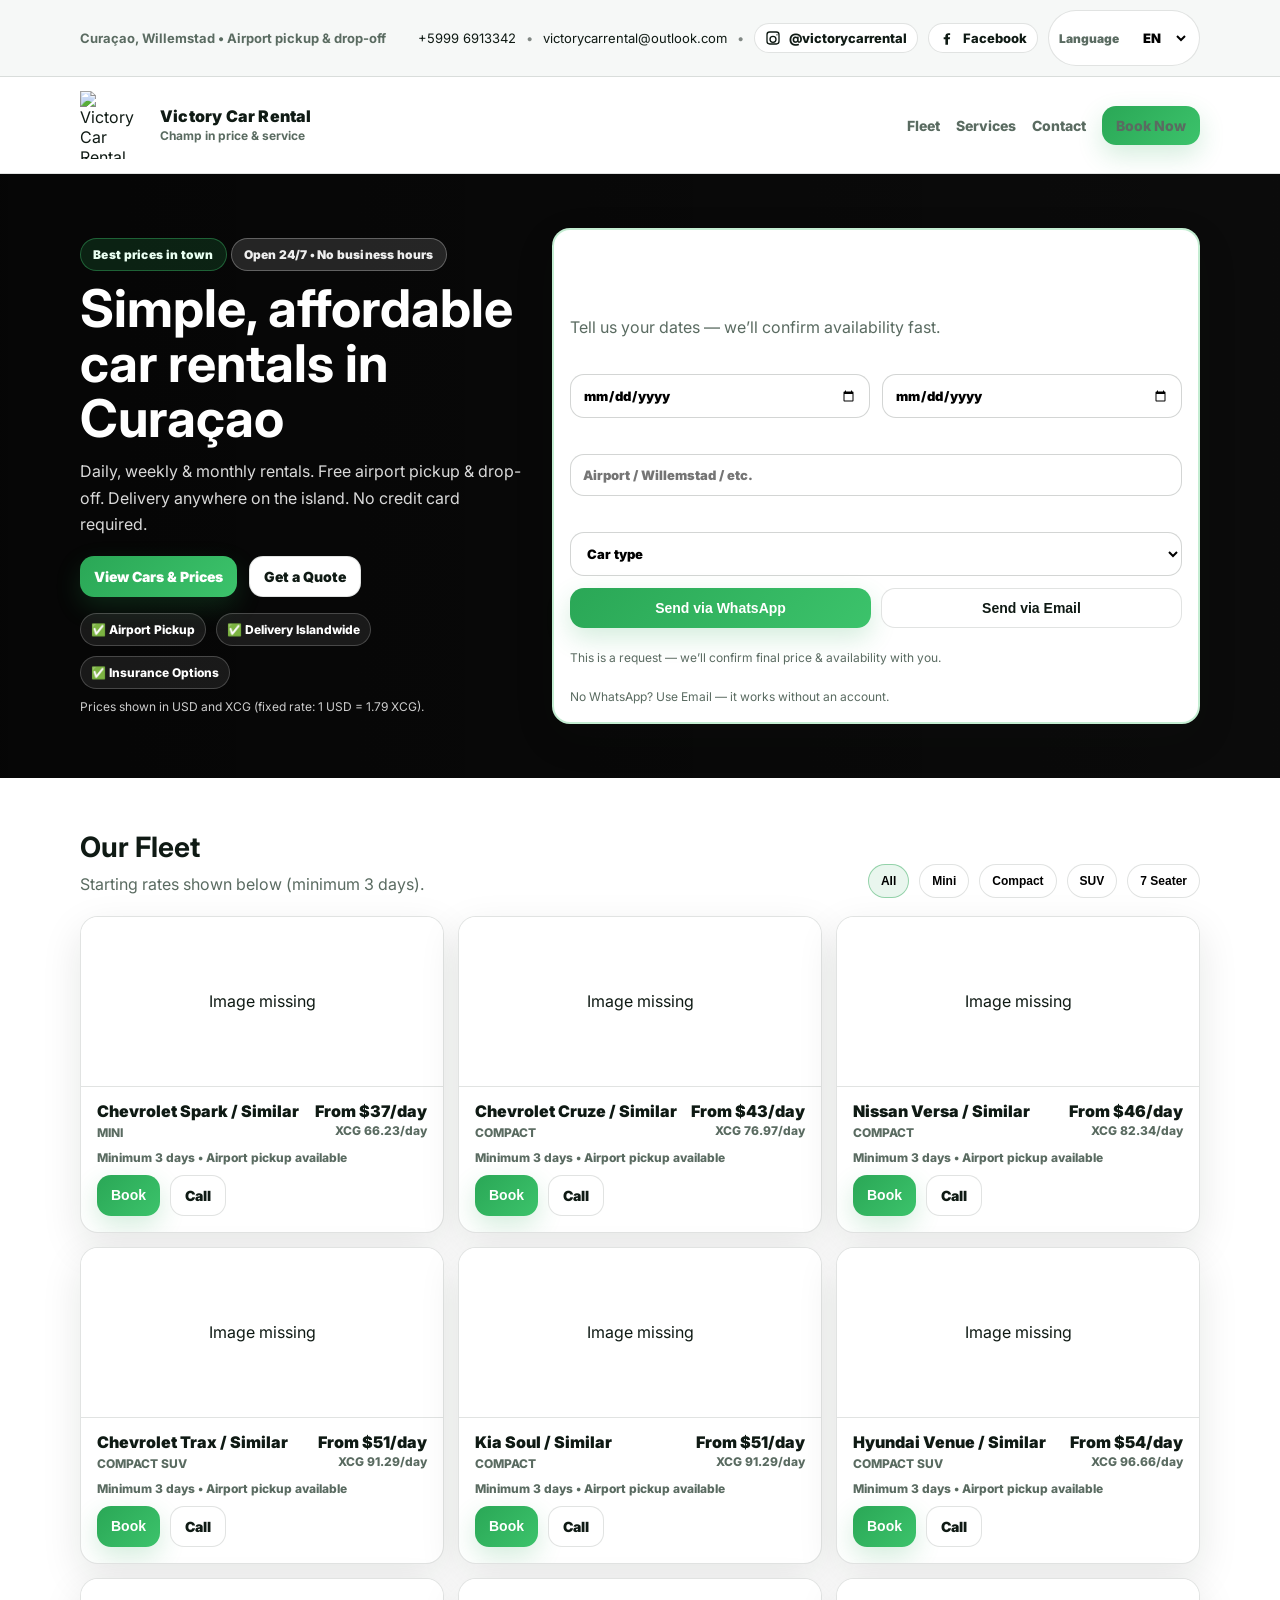
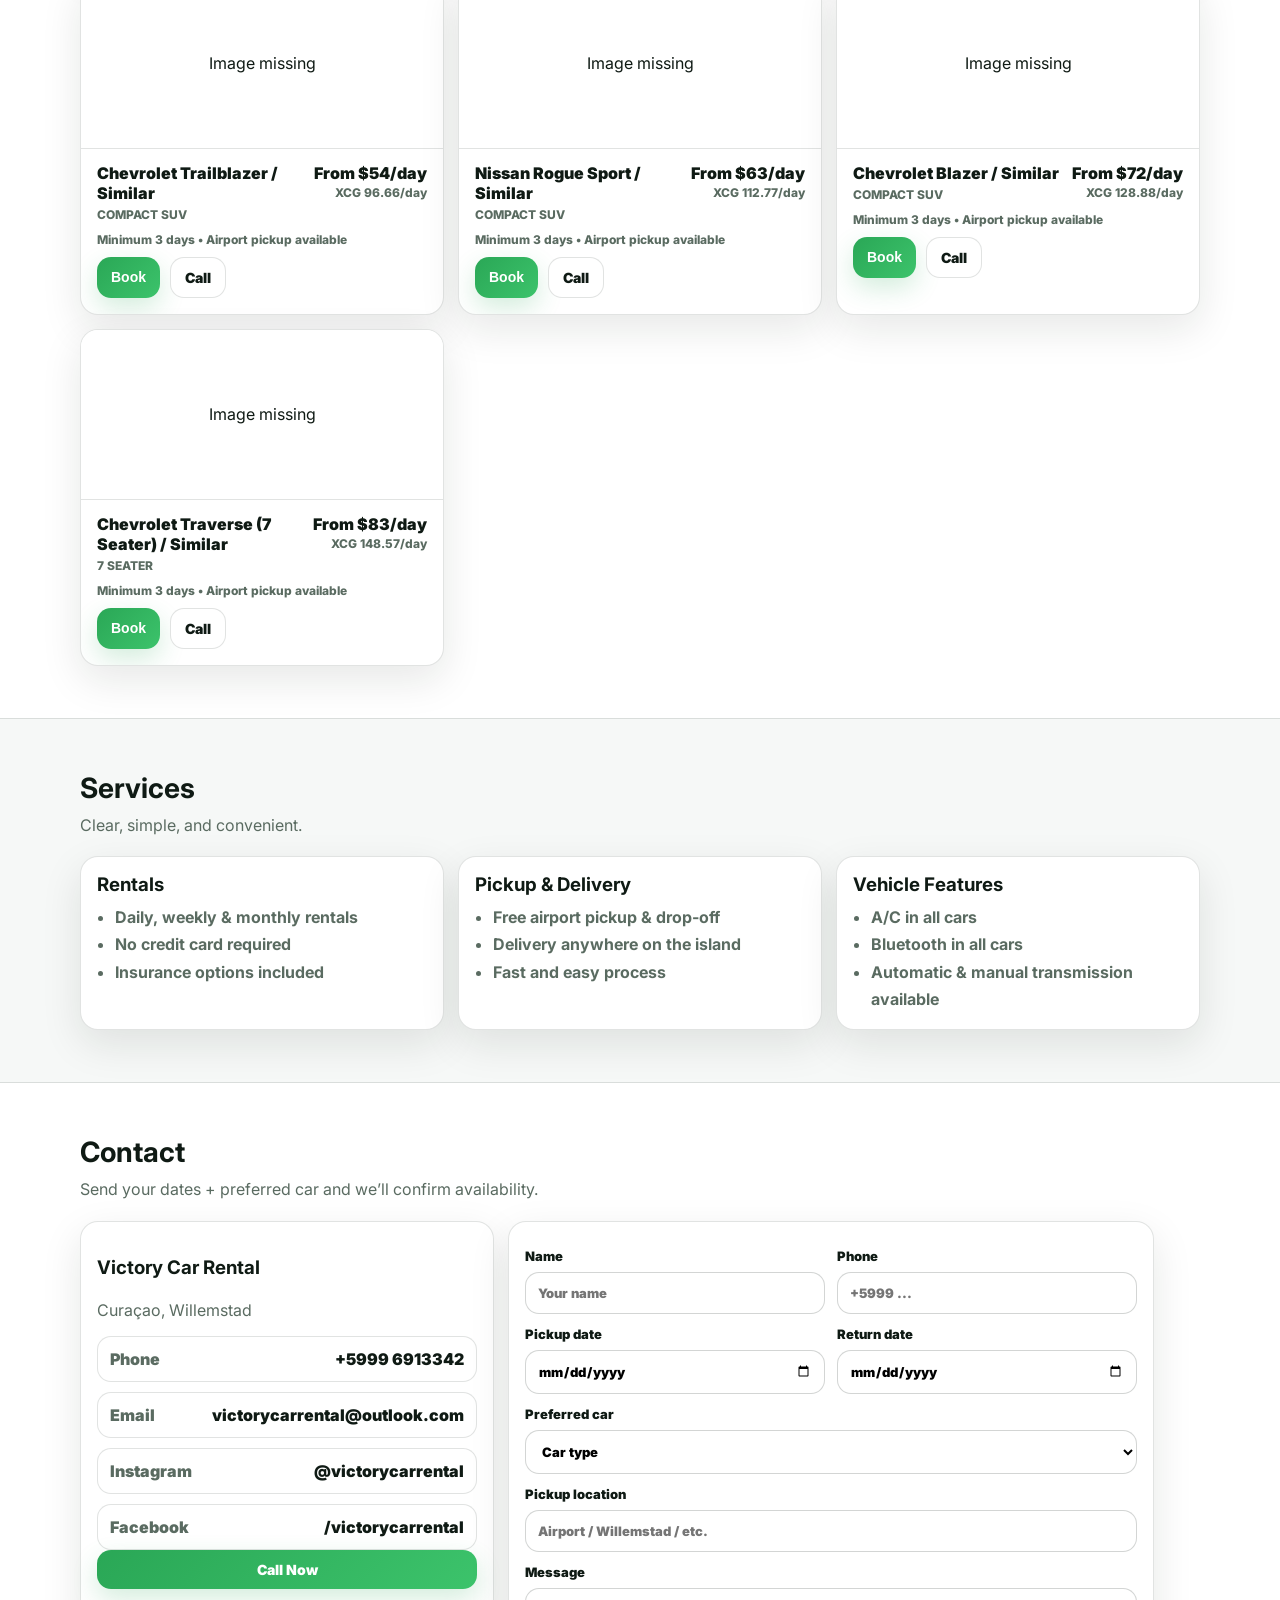
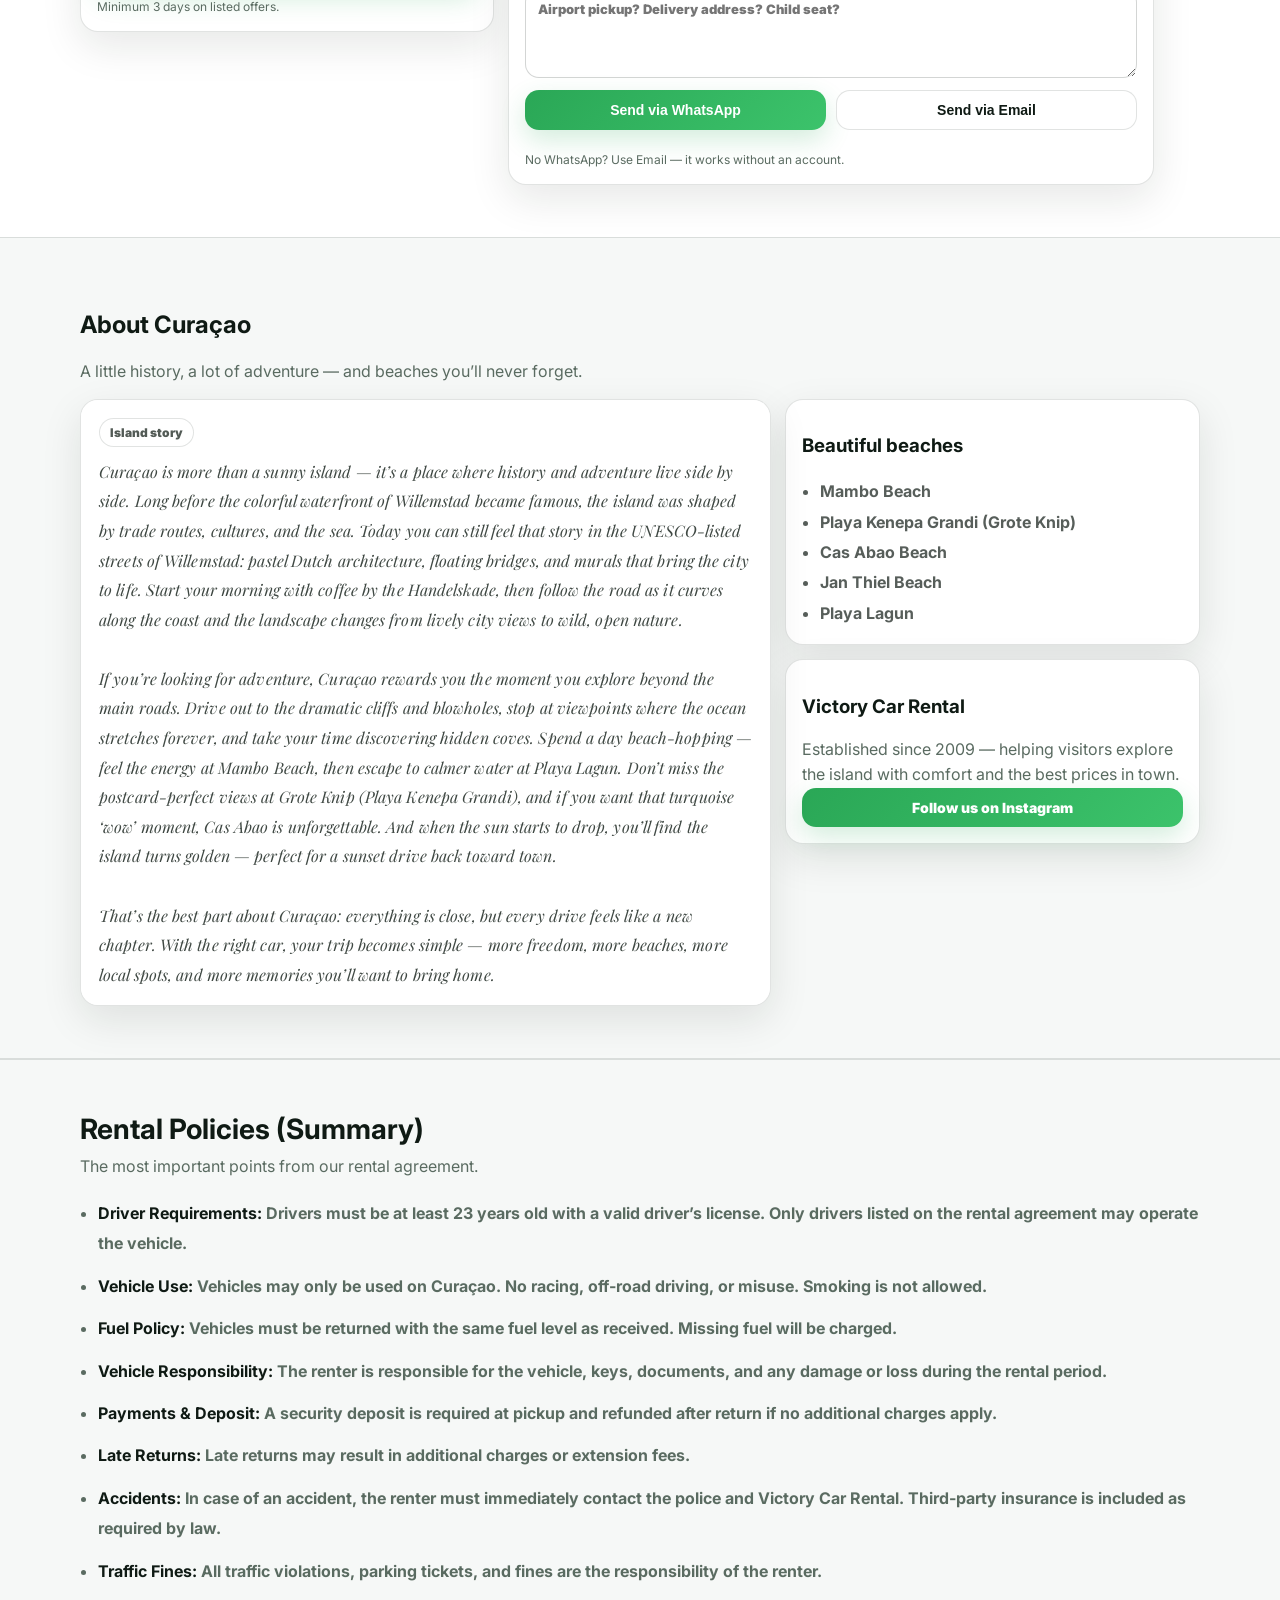
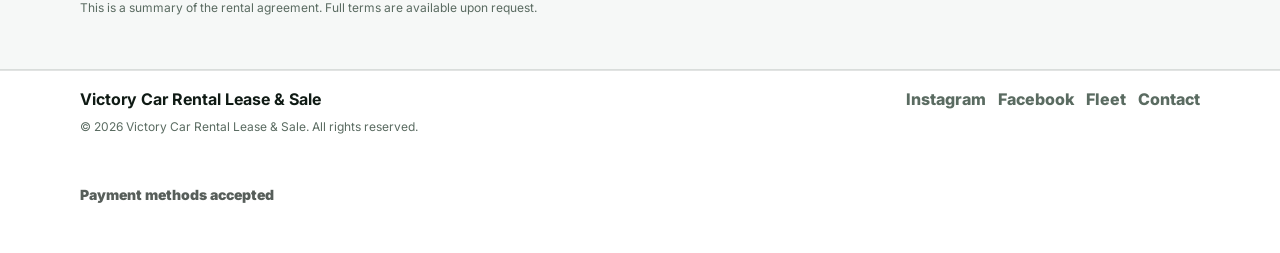
==== index.html @ 78e72340 "Add files via upload" ====
<!doctype html>
<html lang="en">
<head>
  <meta charset="utf-8" />
  <meta name="viewport" content="width=device-width, initial-scale=1" />
  <title>Victory Car Rental | Curaçao</title>
  <meta name="description" content="Victory Car Rental in Curaçao. Daily, weekly & monthly rentals. Free airport pickup & drop-off. Delivery anywhere on the island." />

  <link rel="preconnect" href="https://fonts.googleapis.com">
  <link rel="preconnect" href="https://fonts.gstatic.com" crossorigin>

  <link href="https://fonts.googleapis.com/css2?family=Inter:wght@400;600;700;800;900&display=swap" rel="stylesheet">
  <link href="https://fonts.googleapis.com/css2?family=Playfair+Display:ital,wght@0,500;0,700;1,500;1,700&display=swap" rel="stylesheet">

  <link rel="stylesheet" href="styles.css" />
</head>

<body>
  <!-- Top bar -->
  <div class="topbar">
    <div class="container topbar__inner">
      <div class="topbar__left" data-i18n="topbar_location">
        Curaçao, Willemstad • Airport pickup & drop-off
      </div>

      <div class="topbar__right">
        <a href="tel:+59996913342">+5999 6913342</a>
        <span class="dot">•</span>
        <a href="mailto:victorycarrental@outlook.com">victorycarrental@outlook.com</a>
        <span class="dot">•</span>

        <a class="social" href="https://instagram.com/victorycarrental" target="_blank" rel="noopener noreferrer" aria-label="Instagram">
          <svg viewBox="0 0 24 24" role="img" aria-hidden="true">
            <path d="M7 2h10a5 5 0 0 1 5 5v10a5 5 0 0 1-5 5H7a5 5 0 0 1-5-5V7a5 5 0 0 1 5-5zm10 2H7a3 3 0 0 0-3 3v10a3 3 0 0 0 3 3h10a3 3 0 0 0 3-3V7a3 3 0 0 0-3-3zm-5 4.5A5.5 5.5 0 1 1 6.5 14 5.5 5.5 0 0 1 12 8.5zm0 2A3.5 3.5 0 1 0 15.5 14 3.5 3.5 0 0 0 12 10.5zM18 6.2a1.1 1.1 0 1 1-1.1 1.1A1.1 1.1 0 0 1 18 6.2z"/>
          </svg>
          <span>@victorycarrental</span>
        </a>

        <a class="social" href="https://facebook.com/victorycarrental" target="_blank" rel="noopener noreferrer" aria-label="Facebook">
          <svg viewBox="0 0 24 24" role="img" aria-hidden="true">
            <path d="M13.5 22v-8h2.7l.4-3H13.5V9.1c0-.9.3-1.5 1.6-1.5h1.6V5c-.3 0-1.4-.1-2.7-.1-2.7 0-4.5 1.6-4.5 4.6V11H7v3h2.6v8h3.9z"/>
          </svg>
          <span data-i18n="facebook">Facebook</span>
        </a>

        <div class="lang">
          <label class="lang__label" data-i18n="language">Language</label>
          <select id="langSelect" class="lang__select" aria-label="Language switcher">
            <option value="en">EN</option>
            <option value="nl">NL</option>
            <option value="es">ES</option>
          </select>
        </div>
      </div>
    </div>
  </div>

  <!-- Header -->
  <header class="header">
    <div class="container header__inner">
      <a class="brand" href="#">
        <img class="brand__logo" src="./assets/logo.jpg" alt="Victory Car Rental logo" />
        <div class="brand__text">
          <div class="brand__name">Victory Car Rental</div>
          <div class="brand__tag" data-i18n="brand_tag">Champ in price & service</div>
        </div>
      </a>

      <nav class="nav" id="nav">
        <a href="#fleet" data-i18n="nav_fleet">Fleet</a>
        <a href="#services" data-i18n="nav_services">Services</a>
        <a href="#contact" data-i18n="nav_contact">Contact</a>
        <a class="btn btn--primary" href="#contact" data-i18n="nav_book">Book Now</a>
      </nav>

      <button class="burger" id="burger" aria-label="Menu" aria-expanded="false">
        <span></span><span></span><span></span>
      </button>
    </div>
  </header>

  <!-- Hero -->
  <section class="hero" aria-label="Hero banner">
    <div class="hero__overlay"></div>

    <div class="container hero__inner">
      <div class="hero__copy">
        <div class="hero__headlineTag" data-i18n="best_prices">Best prices in town</div>
        <div class="hero__openTag" data-i18n="open_247">Open 24/7 • No business hours</div>

        <h1 data-i18n="hero_title">Simple, affordable car rentals in Curaçao</h1>
        <p class="hero__lead" data-i18n="hero_lead">
          Daily, weekly & monthly rentals. Free airport pickup & drop-off.
          Delivery anywhere on the island. No credit card required.
        </p>

        <div class="hero__cta">
          <a class="btn btn--primary" href="#fleet" data-i18n="hero_cta1">View Cars & Prices</a>
          <a class="btn btn--outline" href="#contact" data-i18n="hero_cta2">Get a Quote</a>
        </div>

        <div class="hero__badges">
          <div class="badge" data-i18n="badge_airport">✅ Airport Pickup</div>
          <div class="badge" data-i18n="badge_delivery">✅ Delivery Islandwide</div>
          <div class="badge" data-i18n="badge_insurance">✅ Insurance Options</div>
        </div>

        <p class="tiny tiny--hero" data-i18n="fx_note">
          Prices shown in USD and XCG (fixed rate: 1 USD = 1.79 XCG).
        </p>
      </div>

      <!-- Quick Quote -->
      <div class="hero__card card">
        <h2 data-i18n="qq_title">Quick Quote</h2>
        <p class="muted" data-i18n="qq_sub">Tell us your dates — we’ll confirm availability fast.</p>

        <form class="form" id="quickQuoteForm">
          <div class="grid grid--2">
            <label>
              <span data-i18n="pickup_date">Pickup date</span>
              <input type="date" name="pickup_date" required />
            </label>

            <label>
              <span data-i18n="return_date">Return date</span>
              <input type="date" name="return_date" required />
            </label>
          </div>

          <label>
            <span data-i18n="pickup_location">Pickup location</span>
            <input type="text" name="pickup_location" placeholder="Airport / Willemstad / etc." data-i18n-placeholder="pickup_placeholder" required />
          </label>

          <label>
            <span data-i18n="car_type">Car type</span>
            <select name="car_id" id="quickCarSelect" required></select>
          </label>

          <div class="actions actions--2">
            <button class="btn btn--primary btn--block" type="submit" name="channel" value="whatsapp" data-i18n="send_whatsapp">
              Send via WhatsApp
            </button>
            <button class="btn btn--outline btn--block" type="submit" name="channel" value="email" data-i18n="send_email">
              Send via Email
            </button>
          </div>

          <p class="tiny" data-i18n="qq_note">
            This is a request — we’ll confirm final price & availability with you.
          </p>
          <p class="tiny" data-i18n="booking_note">
            No WhatsApp? Use Email — it works without an account.
          </p>
        </form>
      </div>
    </div>
  </section>

  <!-- Fleet -->
  <section class="section" id="fleet">
    <div class="container">
      <div class="section__head">
        <div>
          <h2 data-i18n="fleet_title">Our Fleet</h2>
          <p class="muted" data-i18n="fleet_sub">Starting rates shown below (minimum 3 days).</p>
        </div>

        <div class="filters">
          <button class="chip is-active" data-filter="all" data-i18n="filter_all">All</button>
          <button class="chip" data-filter="mini" data-i18n="filter_mini">Mini</button>
          <button class="chip" data-filter="compact" data-i18n="filter_compact">Compact</button>
          <button class="chip" data-filter="compact_suv" data-i18n="filter_compact_suv">Compact SUV</button>
          <button class="chip" data-filter="seven_seater" data-i18n="filter_7seater">7 Seater</button>
        </div>
      </div>

      <div class="fleet" id="fleetGrid"></div>
    </div>
  </section>

  <!-- Services -->
  <section class="section section--alt" id="services">
    <div class="container">
      <div class="section__head">
        <div>
          <h2 data-i18n="services_title">Services</h2>
          <p class="muted" data-i18n="services_sub">Clear, simple, and convenient.</p>
        </div>
      </div>

      <div class="services">
        <div class="card service">
          <h3 data-i18n="srv1_title">Rentals</h3>
          <ul>
            <li data-i18n="srv1_1">Daily, weekly & monthly rentals</li>
            <li data-i18n="srv1_2">No credit card required</li>
            <li data-i18n="srv1_3">Insurance options included</li>
          </ul>
        </div>

        <div class="card service">
          <h3 data-i18n="srv2_title">Pickup & Delivery</h3>
          <ul>
            <li data-i18n="srv2_1">Free airport pickup & drop-off</li>
            <li data-i18n="srv2_2">Delivery anywhere on the island</li>
            <li data-i18n="srv2_3">Fast and easy process</li>
          </ul>
        </div>

        <div class="card service">
          <h3 data-i18n="srv3_title">Vehicle Features</h3>
          <ul>
            <li data-i18n="srv3_1">A/C in all cars</li>
            <li data-i18n="srv3_2">Bluetooth in all cars</li>
            <li data-i18n="srv3_3">Automatic transmission (no stick)</li>
          </ul>
        </div>
      </div>
    </div>
  </section>

  <!-- Contact -->
  <section class="section" id="contact">
    <div class="container">
      <div class="section__head">
        <div>
          <h2 data-i18n="contact_title">Contact</h2>
          <p class="muted" data-i18n="contact_sub">Send your dates + preferred car and we’ll confirm availability.</p>
        </div>
      </div>

      <div class="contact">
        <div class="card contact__info">
          <h3>Victory Car Rental</h3>
          <p class="muted">Curaçao, Willemstad</p>

          <div class="contact__lines">
            <a class="contact__line" href="tel:+59996913342">
              <span data-i18n="phone">Phone</span><strong>+5999 6913342</strong>
            </a>
            <a class="contact__line" href="mailto:victorycarrental@outlook.com">
              <span data-i18n="email">Email</span><strong>victorycarrental@outlook.com</strong>
            </a>

            <a class="contact__line" href="https://instagram.com/victorycarrental" target="_blank" rel="noopener noreferrer">
              <span data-i18n="instagram">Instagram</span><strong>@victorycarrental</strong>
            </a>
            <a class="contact__line" href="https://facebook.com/victorycarrental" target="_blank" rel="noopener noreferrer">
              <span data-i18n="facebook">Facebook</span><strong>/victorycarrental</strong>
            </a>
          </div>

          <div class="contact__cta">
            <a class="btn btn--primary btn--block" href="tel:+59996913342" data-i18n="call_now">Call Now</a>
          </div>

          <p class="tiny" data-i18n="min_days_note">Minimum 3 days on listed offers.</p>
        </div>

        <div class="card contact__form">
          <form id="contactForm" class="form">
            <div class="grid grid--2">
              <label>
                <span data-i18n="name">Name</span>
                <input name="name" required placeholder="Your name" data-i18n-placeholder="name_placeholder" />
              </label>
              <label>
                <span data-i18n="phone">Phone</span>
                <input name="phone" placeholder="+5999 ..." />
              </label>
            </div>

            <div class="grid grid--2">
              <label>
                <span data-i18n="pickup_date">Pickup date</span>
                <input type="date" name="pickup_date" required />
              </label>
              <label>
                <span data-i18n="return_date">Return date</span>
                <input type="date" name="return_date" required />
              </label>
            </div>

            <label>
              <span data-i18n="preferred_car">Preferred car</span>
              <select name="car_id" id="contactCarSelect" required></select>
            </label>

            <label>
              <span data-i18n="pickup_location">Pickup location</span>
              <input name="pickup_location" placeholder="Airport / Willemstad / etc." data-i18n-placeholder="pickup_placeholder" required />
            </label>

            <label>
              <span data-i18n="message">Message</span>
              <textarea name="message" rows="4" placeholder="Airport pickup? Delivery address? Child seat?" data-i18n-placeholder="message_placeholder" required></textarea>
            </label>

            <div class="actions actions--2">
              <button class="btn btn--primary btn--block" type="submit" name="channel" value="whatsapp" data-i18n="send_whatsapp">
                Send via WhatsApp
              </button>
              <button class="btn btn--outline btn--block" type="submit" name="channel" value="email" data-i18n="send_email">
                Send via Email
              </button>
            </div>

            <p class="tiny" data-i18n="booking_note">
              No WhatsApp? Use Email — it works without an account.
            </p>
          </form>
        </div>
      </div>
    </div>
  </section>

  <!-- About Curaçao -->
  <section class="section section--alt" id="curacao">
    <div class="container curacao">
      <div class="curacao__header">
        <h2 data-i18n="cur_title">About Curaçao</h2>
        <p class="muted" data-i18n="cur_subline">
          A little history, a lot of adventure — and beaches you’ll never forget.
        </p>
      </div>

      <div class="curacao__layout">
        <div class="card curacao__story">
          <div class="curacao__storyOverlay"></div>
          <div class="curacao__storyInner">
            <div class="curacao__storyBadge" data-i18n="cur_story_badge">Island story</div>
            <p class="curacao__storyText" data-i18n="cur_desc"></p>
          </div>
        </div>

        <div class="curacao__side">
          <div class="card curacao__card">
            <h3 data-i18n="cur_beaches_title">Beautiful beaches</h3>
            <ul class="curacao__list">
              <li>Mambo Beach</li>
              <li>Playa Kenepa Grandi (Grote Knip)</li>
              <li>Cas Abao Beach</li>
              <li>Jan Thiel Beach</li>
              <li>Playa Lagun</li>
            </ul>
          </div>

          <div class="card curacao__card">
            <h3 data-i18n="cur_company_title">Victory Car Rental</h3>
            <p class="muted" data-i18n="cur_company_desc">
              Established since 2009 — helping visitors explore the island with comfort and the best prices in town.
            </p>
            <a class="btn btn--primary btn--block"
               href="https://instagram.com/victorycarrental"
               target="_blank" rel="noopener noreferrer"
               data-i18n="follow_instagram">
              Follow us on Instagram
            </a>
          </div>
        </div>
      </div>
    </div>
  </section>

  <!-- Rental Policies Summary (LAST SECTION) -->
  <section class="section section--alt" id="policies">
    <div class="container">
      <div class="section__head">
        <div>
          <h2>Rental Policies (Summary)</h2>
          <p class="muted">The most important points from our rental agreement.</p>
        </div>
      </div>

      <div class="card policy-card">
        <ul class="policy-list">
          <li><strong>Driver Requirements:</strong> Drivers must be at least 23 years old with a valid driver’s license. Only drivers listed on the rental agreement may operate the vehicle.</li>
          <li><strong>Vehicle Use:</strong> Vehicles may only be used on Curaçao. No racing, off-road driving, or misuse. Smoking is not allowed.</li>
          <li><strong>Fuel Policy:</strong> Vehicles must be returned with the same fuel level as received. Missing fuel will be charged.</li>
          <li><strong>Vehicle Responsibility:</strong> The renter is responsible for the vehicle, keys, documents, and any damage or loss during the rental period.</li>
          <li><strong>Payments &amp; Deposit:</strong> A security deposit is required at pickup and refunded after return if no additional charges apply.</li>
          <li><strong>Late Returns:</strong> Late returns may result in additional charges or extension fees.</li>
          <li><strong>Accidents:</strong> In case of an accident, the renter must immediately contact the police and Victory Car Rental. Third-party insurance is included as required by law.</li>
          <li><strong>Traffic Fines:</strong> All traffic violations, parking tickets, and fines are the responsibility of the renter.</li>
        </ul>

        <p class="tiny" style="margin-top:14px;">
          This is a summary of the rental agreement. Full terms are available upon request.
        </p>
      </div>
    </div>
  </section>

  <footer class="footer">
    <div class="container footer__inner">
      <div>
        <strong data-i18n="footer_name">Victory Car Rental Lease & Sale</strong>
        <div class="tiny">© <span id="year"></span> <span data-i18n="footer_name">Victory Car Rental Lease & Sale</span>. <span data-i18n="rights">All rights reserved.</span></div>

        <div class="payments">
          <div class="payments__title" data-i18n="payments_title">Payment methods accepted</div>
          <div class="payments__logos">
            <img src="assets/payments/cash.png" alt="Cash" onerror="this.style.display='none'">
            <img src="assets/payments/cirrus.png" alt="Cirrus" onerror="this.style.display='none'">
            <img src="assets/payments/maestro.png" alt="Maestro" onerror="this.style.display='none'">
            <img src="assets/payments/mastercard.png" alt="Mastercard" onerror="this.style.display='none'">
            <img src="assets/payments/visa.png" alt="Visa" onerror="this.style.display='none'">
          </div>
        </div>
      </div>

      <div class="footer__links">
        <a href="https://instagram.com/victorycarrental" target="_blank" rel="noopener noreferrer">Instagram</a>
        <a href="https://facebook.com/victorycarrental" target="_blank" rel="noopener noreferrer">Facebook</a>
        <a href="#fleet" data-i18n="nav_fleet">Fleet</a>
        <a href="#contact" data-i18n="nav_contact">Contact</a>
      </div>
    </div>
  </footer>

  <script src="script.js"></script>
</body>
</html>
---- styles.css ----
:root{
  --bg:#ffffff;
  --alt:#f6f8f7;
  --text:#0f1a14;
  --muted:#5a6b61;
  --line:rgba(15,26,20,.12);
  --green:#2aa756;
  --green2:#3cc36b;
  --shadow:0 14px 40px rgba(15,26,20,.10);
  --radius:18px;
}

*{box-sizing:border-box;}
html,body{height:100%;}
body{
  margin:0;
  font-family:Inter,system-ui,-apple-system,Segoe UI,Roboto,Arial,sans-serif;
  color:var(--text);
  background:var(--bg);
}
a{color:inherit;text-decoration:none;}
img{max-width:100%;display:block;}
.container{width:min(1120px,92%);margin-inline:auto;}

.tiny{color:var(--muted);font-size:12px;margin:10px 0 0;line-height:1.4;}
.tiny--hero{color:rgba(255,255,255,.80);}
.muted{color:var(--muted);margin:8px 0 0;line-height:1.6;}

/* Topbar */
.topbar{background:var(--alt);border-bottom:1px solid var(--line);font-size:13px;}
.topbar__inner{display:flex;align-items:center;justify-content:space-between;padding:10px 0;gap:12px;flex-wrap:wrap;}
.topbar__left{color:var(--muted);font-weight:700;}
.topbar__right{display:flex;gap:10px;align-items:center;flex-wrap:wrap;}
.dot{opacity:.5;}

.social{
  display:inline-flex;align-items:center;gap:8px;padding:6px 10px;
  border:1px solid var(--line);border-radius:999px;background:#fff;font-weight:800;
}
.social svg{width:16px;height:16px;fill:currentColor;}
.social:hover{box-shadow:0 10px 22px rgba(15,26,20,.08);}

/* Language */
.lang{display:inline-flex;align-items:center;gap:8px;padding:6px 10px;border:1px solid var(--line);border-radius:999px;background:#fff;}
.lang__label{font-weight:900;color:var(--muted);font-size:12px;}
.lang__select{border:none;background:transparent;font-weight:900;cursor:pointer;outline:none;}

/* Header */
.header{
  position:sticky;top:0;z-index:50;
  background:rgba(255,255,255,.90);backdrop-filter:blur(10px);
  border-bottom:1px solid var(--line);
}
.header__inner{display:flex;align-items:center;justify-content:space-between;padding:14px 0;gap:14px;}

/* Brand */
.brand{display:flex;align-items:center;gap:12px;}
.brand__logo{width:68px;height:68px;object-fit:contain;background:none;border:none;padding:0;border-radius:0;box-shadow:none;}
.brand__text{display:flex;flex-direction:column;line-height:1.1;}
.brand__name{font-weight:900;letter-spacing:.2px;}
.brand__tag{font-size:12px;color:var(--muted);font-weight:700;margin-top:3px;}

/* Nav */
.nav{display:flex;align-items:center;gap:16px;}
.nav a{font-weight:800;font-size:14px;color:var(--muted);}
.nav a:hover{color:var(--text);}

/* Burger */
.burger{
  display:none;width:44px;height:44px;border:1px solid var(--line);
  border-radius:14px;background:#fff;cursor:pointer;
}
.burger span{display:block;width:18px;height:2px;background:var(--text);margin:5px auto;border-radius:2px;}

/* Buttons */
.btn{
  border:1px solid var(--line);background:#fff;color:var(--text);
  padding:11px 14px;border-radius:14px;font-weight:900;font-size:14px;
  cursor:pointer;display:inline-flex;align-items:center;justify-content:center;gap:8px;
  transition:box-shadow .18s ease,transform .06s ease;
}
.btn:active{transform:translateY(1px);}
.btn--primary{border:none;color:#fff;background:linear-gradient(135deg,var(--green),var(--green2));box-shadow:0 10px 26px rgba(42,167,86,.20);}
.btn--outline{background:#fff;}
.btn--block{width:100%;}

/* Cards */
.card{background:#fff;border:1px solid var(--line);border-radius:var(--radius);box-shadow:var(--shadow);padding:16px;}

/* Forms */
.form{display:flex;flex-direction:column;gap:12px;margin-top:10px;}
label{display:flex;flex-direction:column;gap:8px;font-weight:900;font-size:13px;}
input,select,textarea{
  border:1px solid rgba(15,26,20,.18);background:#fff;border-radius:14px;padding:12px;font:inherit;
}
input:focus,select:focus,textarea:focus{outline:none;border-color:rgba(42,167,86,.55);box-shadow:0 0 0 4px rgba(42,167,86,.12);}
.grid{display:grid;gap:12px;}
.grid--2{grid-template-columns:1fr 1fr;}

/* Two-button action row */
.actions{display:grid;gap:10px;}
.actions--2{grid-template-columns:1fr 1fr;}

/* Hero */
.hero{
  position:relative;background:#111;
  background-image:url("./assets/curacao-banner.jpg");
  background-size:cover;background-position:center;
  padding:54px 0;color:#fff;
}
.hero__overlay{position:absolute;inset:0;background:linear-gradient(90deg,rgba(0,0,0,.68),rgba(0,0,0,.35));}
.hero__inner{position:relative;display:grid;grid-template-columns:1.15fr .85fr;gap:22px;align-items:start;}
.hero__copy h1{margin:10px 0 0;font-size:clamp(34px,5vw,52px);line-height:1.06;}
.hero__lead{margin:12px 0 0;color:rgba(255,255,255,.85);line-height:1.65;max-width:60ch;}
.hero__cta{display:flex;gap:12px;margin-top:18px;flex-wrap:wrap;}
.hero__badges{display:flex;gap:10px;flex-wrap:wrap;margin-top:16px;}
.badge{border:1px solid rgba(255,255,255,.20);background:rgba(255,255,255,.08);padding:8px 10px;border-radius:999px;font-weight:800;font-size:12px;}
.hero__card{border:2px solid rgba(60,195,107,.30);}
.hero__headlineTag{
  display:inline-flex;align-items:center;gap:8px;padding:8px 12px;border-radius:999px;
  font-weight:900;font-size:12px;letter-spacing:.3px;background:rgba(42,167,86,.18);
  border:1px solid rgba(60,195,107,.40);color:#eafff2;
}
.hero__openTag{
  display:inline-flex;align-items:center;padding:8px 12px;border-radius:999px;font-weight:900;font-size:12px;
  letter-spacing:.2px;margin-top:10px;border:1px solid rgba(255,255,255,.28);
  background:rgba(255,255,255,.12);color:rgba(255,255,255,.92);
}

/* Sections */
.section{padding:52px 0;}
.section--alt{background:var(--alt);border-top:1px solid var(--line);border-bottom:1px solid var(--line);}
.section__head{display:flex;align-items:flex-end;justify-content:space-between;gap:16px;margin-bottom:18px;flex-wrap:wrap;}
.section__head h2{margin:0;font-size:28px;}

/* Filters */
.filters{display:flex;gap:10px;flex-wrap:wrap;}
.chip{
  border:1px solid var(--line);background:#fff;border-radius:999px;padding:9px 12px;
  font-weight:900;font-size:12px;cursor:pointer;
}
.chip.is-active{border-color:rgba(42,167,86,.45);background:rgba(42,167,86,.10);}

/* Fleet */
.fleet{display:grid;grid-template-columns:repeat(3,1fr);gap:14px;}
.car{overflow:hidden;padding:0;}
.car__img{
  height:170px;background:#fff;border-bottom:1px solid var(--line);
  display:flex;align-items:center;justify-content:center;padding:10px;
}
.car__img img{width:100%;height:100%;object-fit:contain;border-radius:14px;border:0;background:transparent;}
.car__body{padding:14px 16px 16px;display:flex;flex-direction:column;gap:10px;}
.car__top{display:flex;align-items:flex-start;justify-content:space-between;gap:10px;}
.car__title{font-weight:900;}
.car__type{margin-top:4px;font-size:12px;color:var(--muted);font-weight:800;}
.car__pricewrap{text-align:right;white-space:nowrap;}
.car__price{font-weight:900;}
.car__xcg{font-weight:800;font-size:12px;color:var(--muted);margin-top:2px;}
.car__meta{color:var(--muted);font-weight:800;font-size:12px;}
.car__actions{display:flex;gap:10px;flex-wrap:wrap;}

/* Services */
.services{display:grid;grid-template-columns:repeat(3,1fr);gap:14px;}
.service h3{margin:0 0 8px;}
.service ul{margin:0;padding-left:18px;color:var(--muted);font-weight:700;line-height:1.7;}

/* Contact */
.contact{display:grid;grid-template-columns:.9fr 1.1fr;gap:14px;align-items:start;}
.contact__lines{margin-top:12px;display:flex;flex-direction:column;gap:10px;}
.contact__line{display:flex;justify-content:space-between;gap:12px;padding:12px;border:1px solid var(--line);border-radius:14px;background:#fff;}
.contact__line span{color:var(--muted);font-weight:900;}
.contact__line strong{font-weight:900;}

/* Curaçao */
.curacao__header{margin-bottom:14px;}
.curacao__layout{display:grid;grid-template-columns:1.25fr .75fr;gap:14px;align-items:start;}
.curacao__side{display:grid;gap:14px;}

.curacao__story{
  position:relative;overflow:hidden;padding:0;
  background-image:url("./assets/curacao-story-bg.jpg");
  background-size:cover;background-position:center;
}
.curacao__storyOverlay{position:absolute;inset:0;background:linear-gradient(135deg,rgba(255,255,255,.92),rgba(255,255,255,.82));}
.curacao__storyInner{position:relative;padding:18px 18px 16px;}
.curacao__storyBadge{
  display:inline-flex;align-items:center;padding:6px 10px;border-radius:999px;
  font-weight:900;font-size:12px;border:1px solid rgba(15,26,20,.12);
  background:rgba(255,255,255,.80);color:rgba(15,26,20,.72);margin-bottom:10px;
}
.curacao__storyText{
  margin:0;font-family:"Playfair Display",Georgia,"Times New Roman",serif;
  font-style:italic;font-size:16px;line-height:1.85;color:rgba(15,26,20,.80);
  letter-spacing:.1px;white-space:pre-line;
}
.curacao__list{margin:10px 0 0;padding-left:18px;color:rgba(15,26,20,.70);font-weight:700;line-height:1.9;}

/* Footer */
.footer{border-top:1px solid var(--line);padding:18px 0;}
.footer__inner{display:flex;align-items:flex-start;justify-content:space-between;gap:14px;flex-wrap:wrap;}
.footer__links{display:flex;gap:12px;color:var(--muted);font-weight:800;flex-wrap:wrap;}
.footer__links a:hover{color:var(--text);}

/* Payments (logos) — taller area, no borders, bigger icons */
.payments{
  margin-top:32px;
  padding-top:18px;
  padding-bottom:18px;
}
.payments__title{
  font-weight:900;
  font-size:14px;
  color:rgba(15,26,20,.70);
  margin-bottom:14px;
}
.payments__logos{display:flex;gap:18px;flex-wrap:wrap;align-items:center;}
.payments__logos img{
  height:64px;
  width:auto;
  padding:0;
  background:none;
  border:none;
  border-radius:0;
}

/* Responsive */
@media (max-width:980px){
  .hero__inner{grid-template-columns:1fr;}
  .fleet{grid-template-columns:1fr 1fr;}
  .services{grid-template-columns:1fr;}
  .contact{grid-template-columns:1fr;}
  .curacao__layout{grid-template-columns:1fr;}
  .curacao__storyText{font-size:15.5px;}
}
@media (max-width:820px){
  .burger{display:block;}
  .nav{
    position:absolute;top:72px;right:4%;
    width:min(380px,92%);
    display:none;flex-direction:column;align-items:stretch;padding:12px;
    border:1px solid var(--line);border-radius:18px;background:#fff;box-shadow:var(--shadow);
  }
  .nav.is-open{display:flex;}
  .grid--2{grid-template-columns:1fr;}
  .actions--2{grid-template-columns:1fr;}
  .brand__logo{width:56px;height:56px;}
  .social span{display:none;}
  .lang__label{display:none;}

  /* Payments smaller on mobile (still bigger than before) */
  .payments__logos img{
    height:52px;
  }
}

/* Rental Policies (Summary) — clean (no border/box) */
.policy-card{
  border:none;
  box-shadow:none;
  background:transparent;
  padding:0;
}
.policy-list{
  margin:0;
  padding-left:18px;
  color:var(--muted);
  font-weight:700;
  line-height:1.9;
}
.policy-list li{margin-bottom:12px;}
.policy-list strong{color:var(--text);}
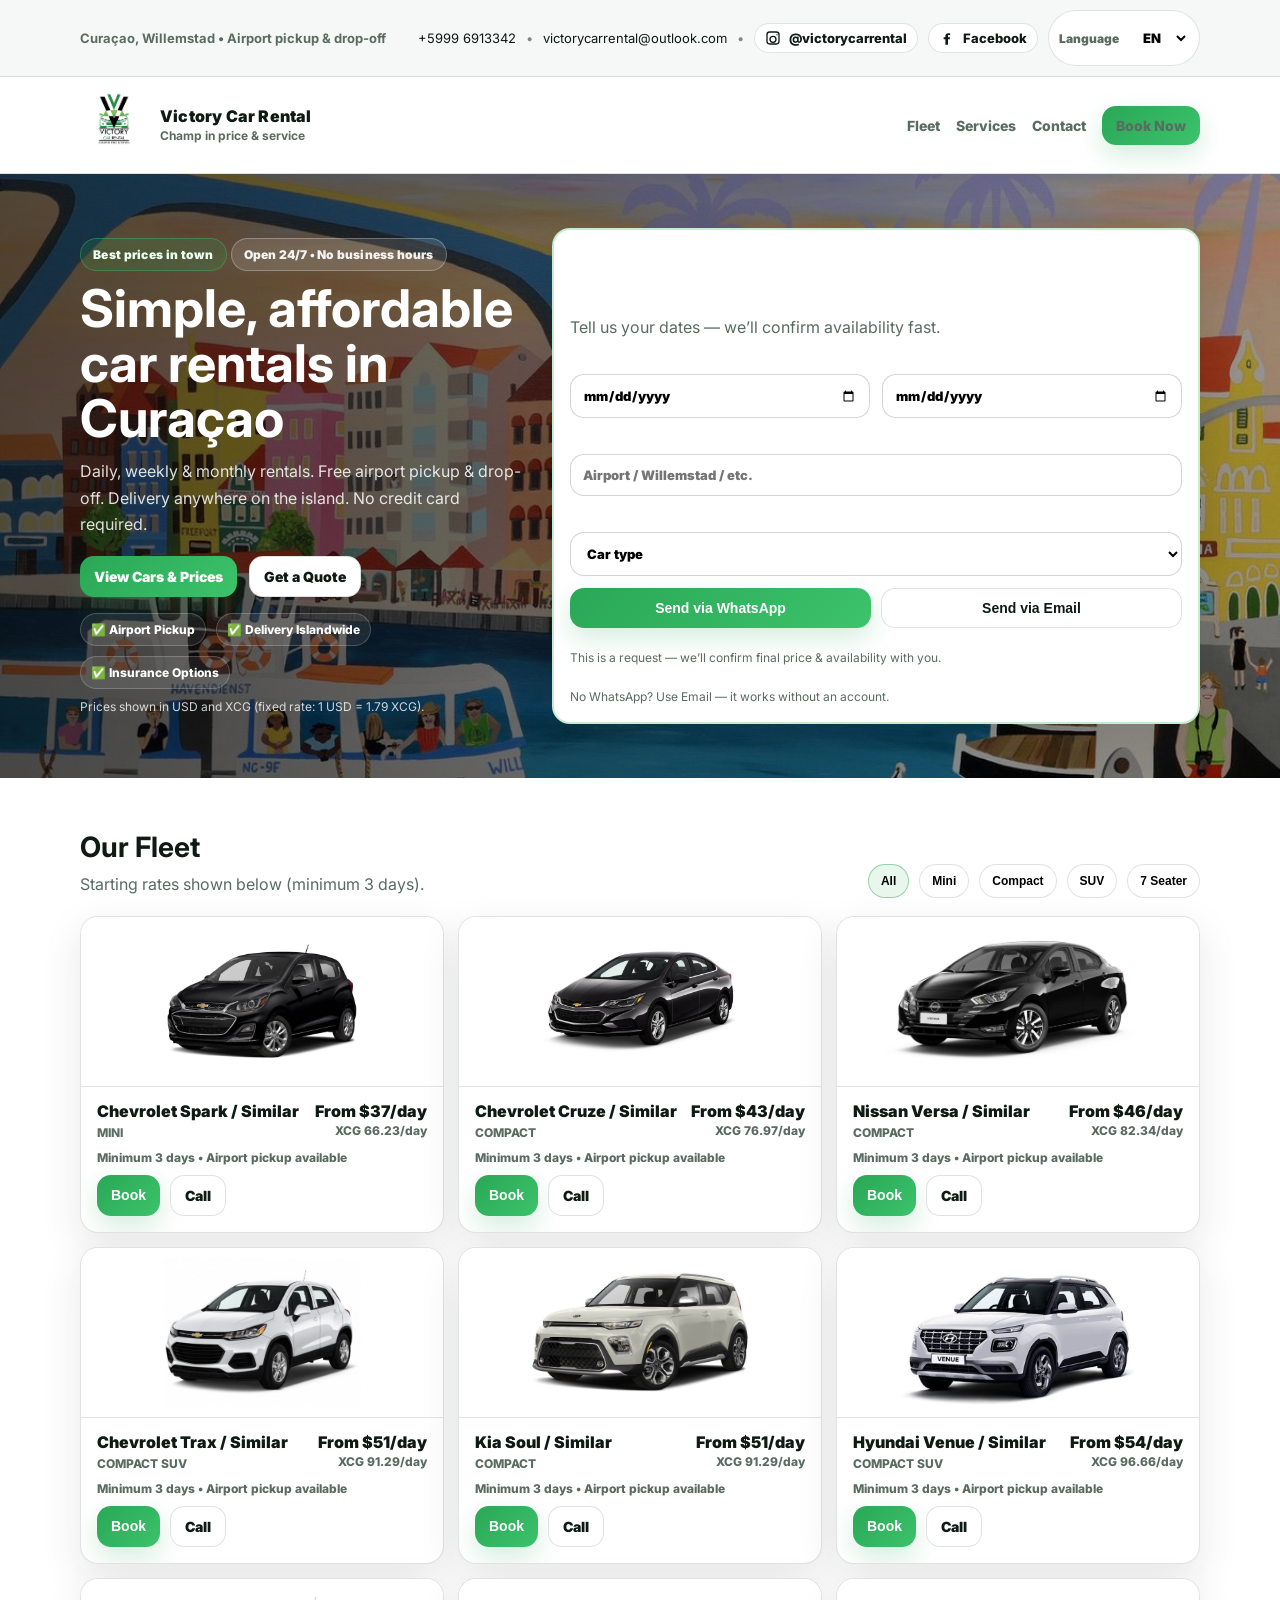
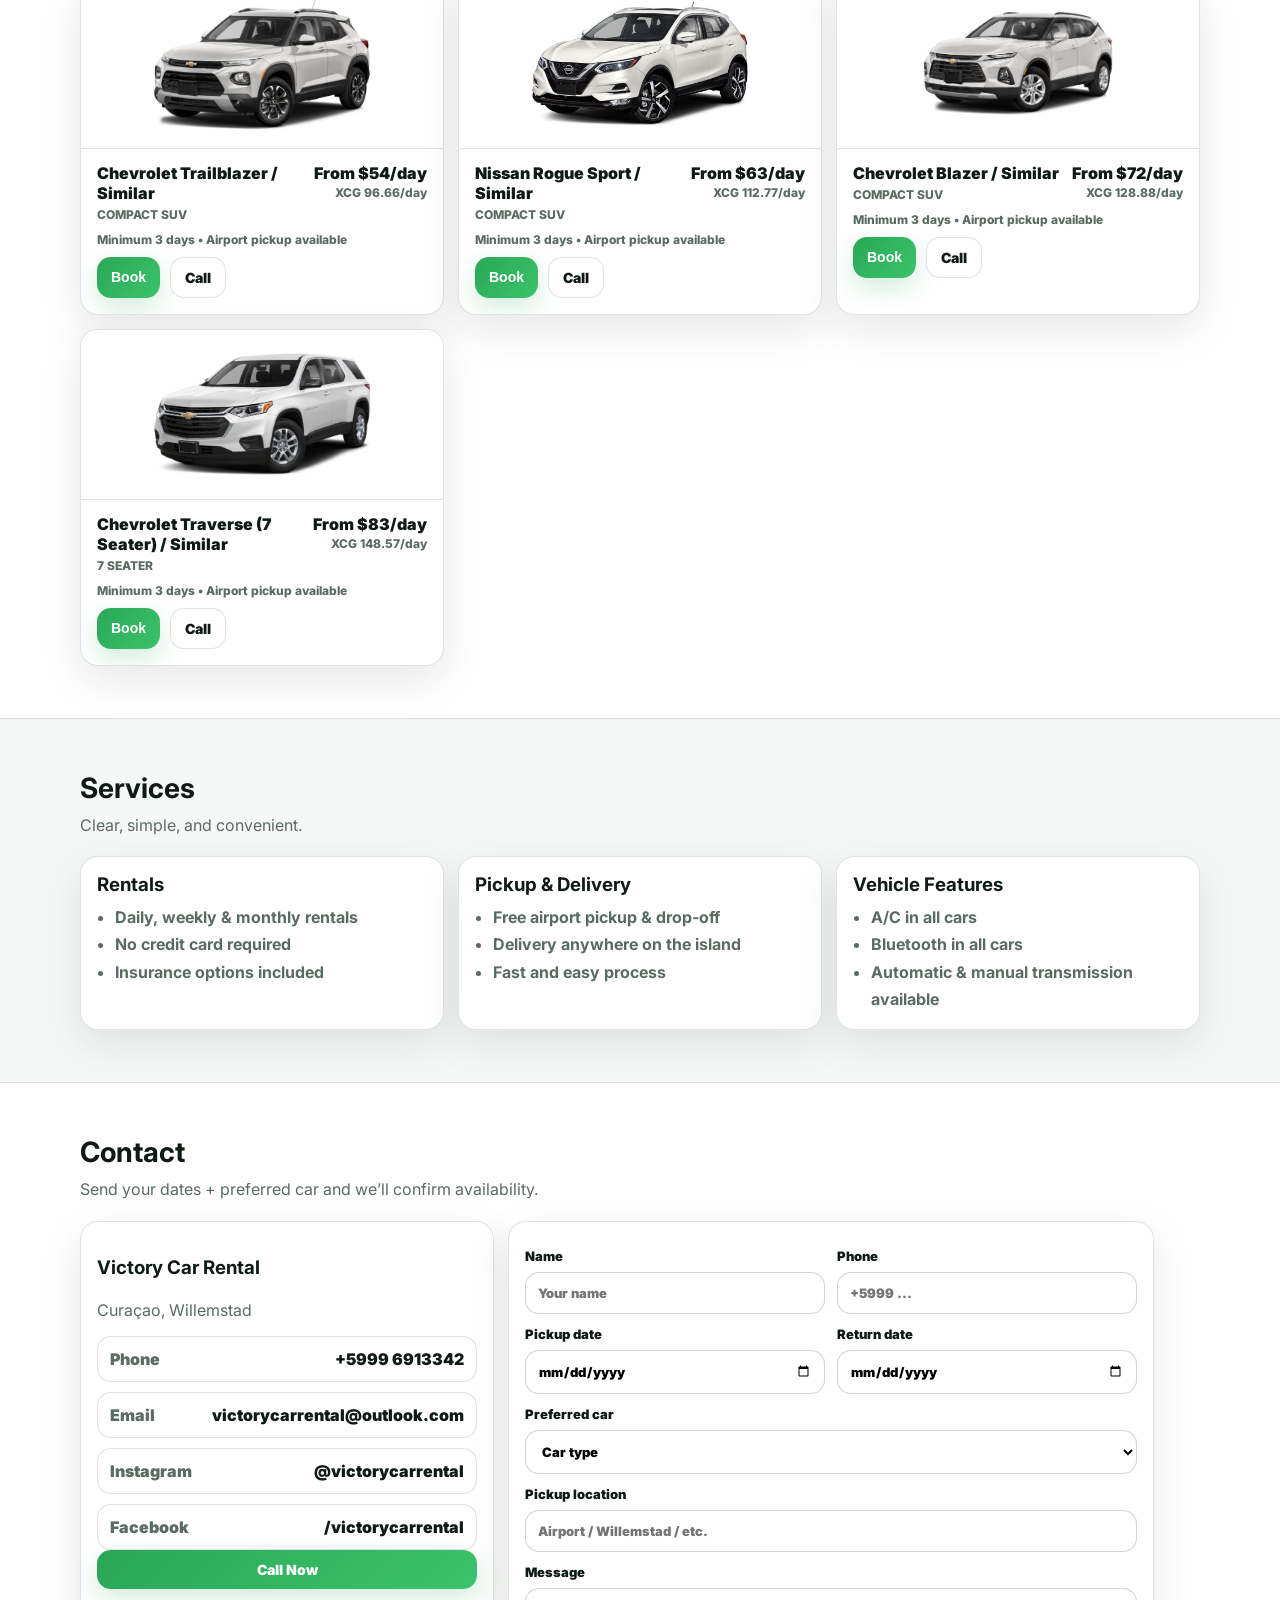
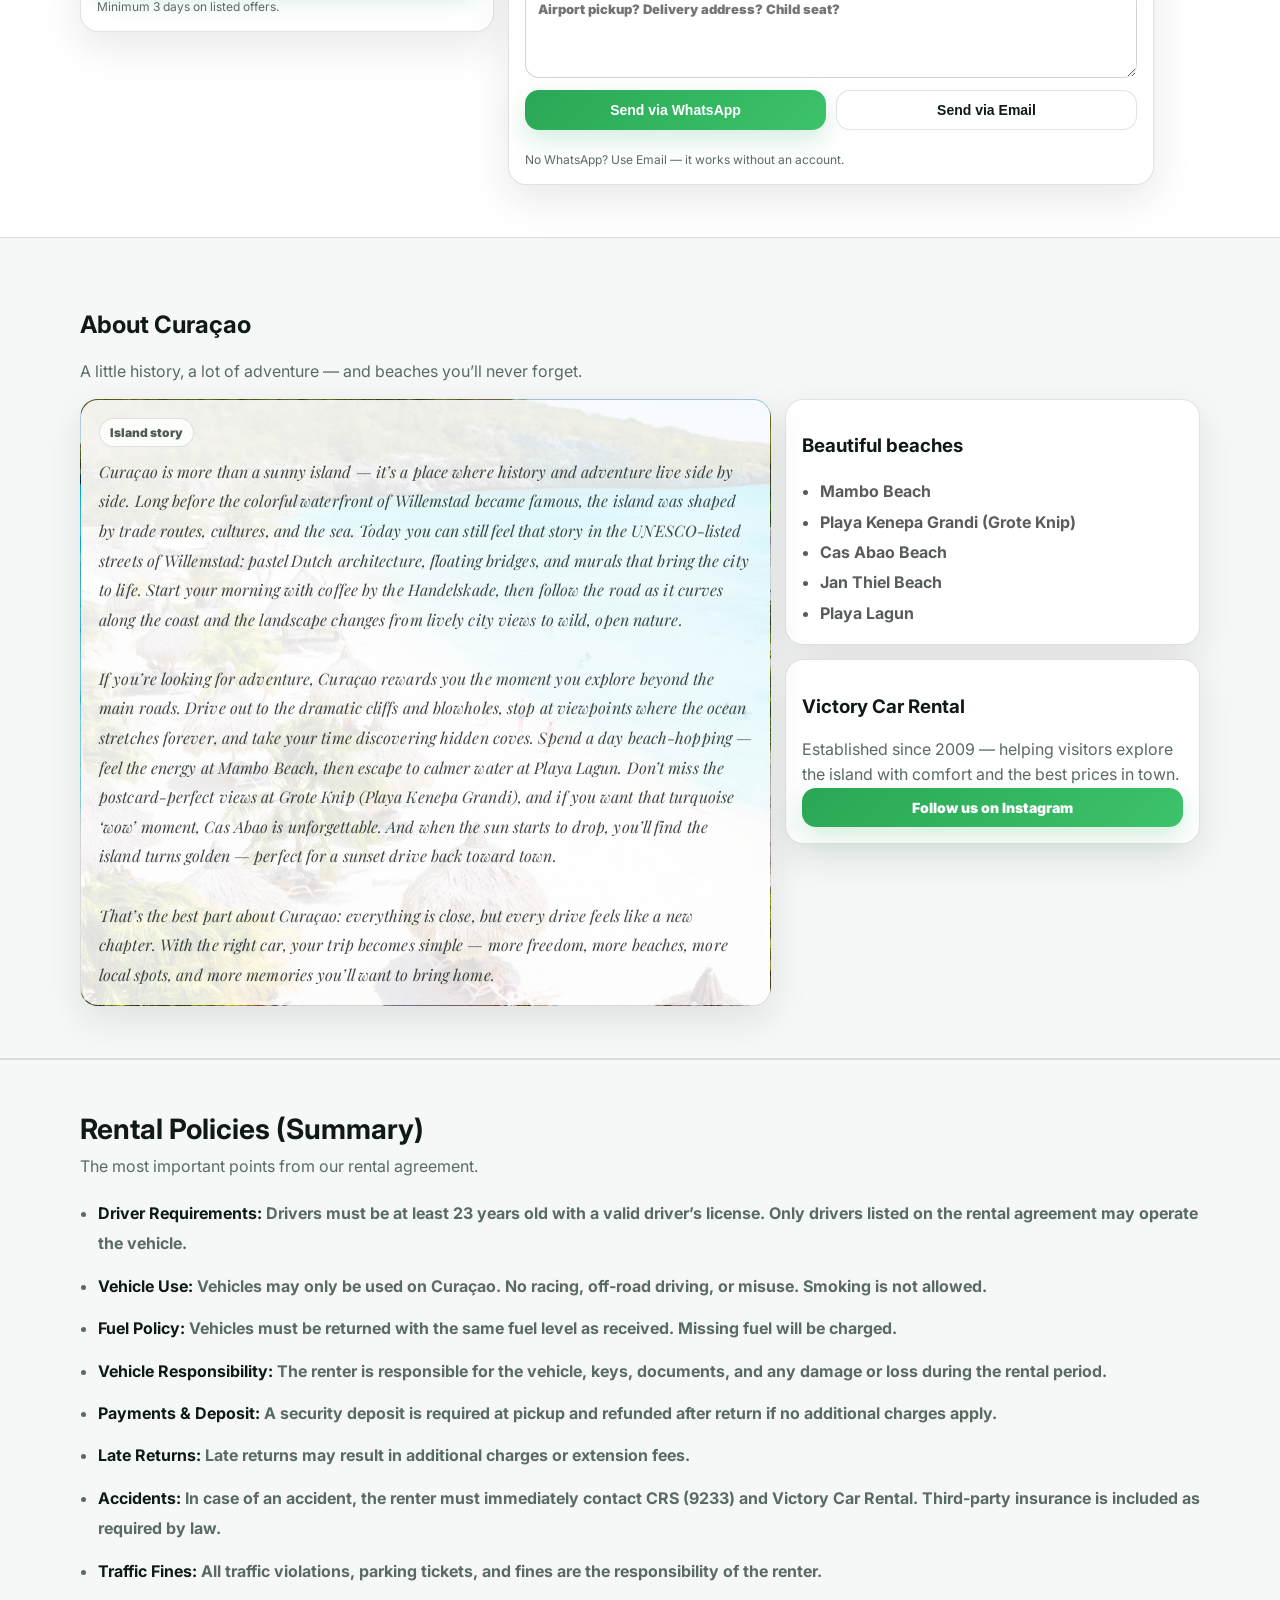
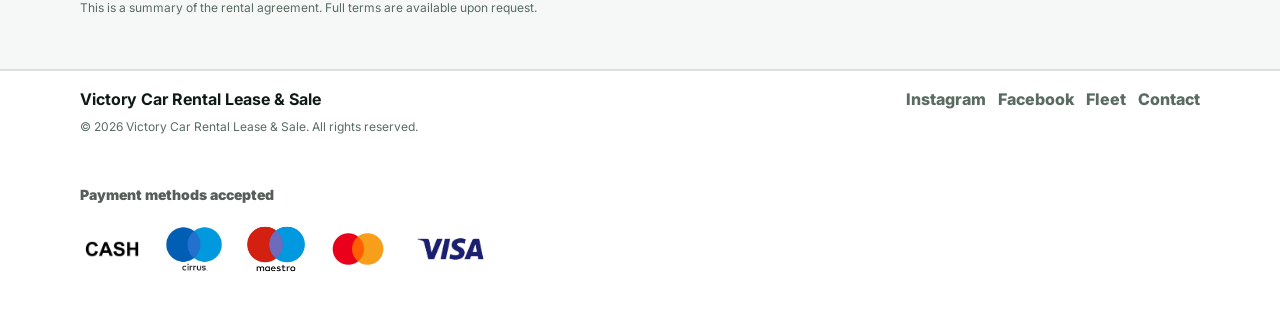
==== commit 87a92909: "Update index.html" ====
--- a/index.html
+++ b/index.html
@@ -382,7 +382,7 @@
           <li><strong>Vehicle Responsibility:</strong> The renter is responsible for the vehicle, keys, documents, and any damage or loss during the rental period.</li>
           <li><strong>Payments &amp; Deposit:</strong> A security deposit is required at pickup and refunded after return if no additional charges apply.</li>
           <li><strong>Late Returns:</strong> Late returns may result in additional charges or extension fees.</li>
-          <li><strong>Accidents:</strong> In case of an accident, the renter must immediately contact the police and Victory Car Rental. Third-party insurance is included as required by law.</li>
+          <li><strong>Accidents:</strong> In case of an accident, the renter must immediately contact CRS (9233) and Victory Car Rental. Third-party insurance is included as required by law.</li>
           <li><strong>Traffic Fines:</strong> All traffic violations, parking tickets, and fines are the responsibility of the renter.</li>
         </ul>
 
@@ -422,4 +422,5 @@
 
   <script src="script.js"></script>
 </body>
-</html>+
+</html>
--- a/styles.css
+++ b/styles.css
@@ -104,7 +104,7 @@
 /* Hero */
 .hero{
   position:relative;background:#111;
-  background-image:url("./assets/curacao-banner.jpg");
+  background-image:url("./assets/curacao-banner.JPG");
   background-size:cover;background-position:center;
   padding:54px 0;color:#fff;
 }
@@ -235,17 +235,32 @@
 @media (max-width:820px){
   .burger{display:block;}
   .nav{
-    position:absolute;top:72px;right:4%;
-    width:min(380px,92%);
-    display:none;flex-direction:column;align-items:stretch;padding:12px;
-    border:1px solid var(--line);border-radius:18px;background:#fff;box-shadow:var(--shadow);
-  }
-  .nav.is-open{display:flex;}
+  position:absolute;top:72px;right:4%;
+  width:min(380px,92%);
+  display:flex;flex-direction:column;align-items:stretch;padding:12px;
+  border:1px solid var(--line);border-radius:18px;background:#fff;box-shadow:var(--shadow);
+
+  z-index:999;                 /* ADD THIS */
+  opacity:0;
+  visibility:hidden;
+  pointer-events:none;
+
+  transform:translateY(-8px);  /* ADD THIS */
+  transition:opacity .18s ease, transform .18s ease, visibility .18s ease; /* ADD THIS */
+  will-change: transform, opacity;
+}
+
+.nav.is-open{
+  opacity:1;
+  visibility:visible;
+  pointer-events:auto;
+  transform:translateY(0);     /* ADD THIS */
+}
   .grid--2{grid-template-columns:1fr;}
   .actions--2{grid-template-columns:1fr;}
   .brand__logo{width:56px;height:56px;}
-  .social span{display:none;}
-  .lang__label{display:none;}
+  .social span{display:inline;}
+  .lang__label{display:inline;}
 
   /* Payments smaller on mobile (still bigger than before) */
   .payments__logos img{
@@ -268,4 +283,152 @@
   line-height:1.9;
 }
 .policy-list li{margin-bottom:12px;}
-.policy-list strong{color:var(--text);}+
+.policy-list strong{color:var(--text);}
+/* =========================================================
+   MOBILE ONLY FIXES (NO WORDS REMOVED / NO WORDS CHANGED)
+   Paste at the very bottom of styles.css
+========================================================= */
+
+/* Phones */
+@media (max-width:520px){
+  /* ===== Fix hero card overflow on phones ===== */
+
+  /* Make the hero container truly fit the screen */
+  .hero .container{
+    width: min(1120px, 94%);
+  }
+
+  /* Ensure the hero card doesn't exceed the viewport */
+  .hero__card{
+    max-width: 100%;
+  }
+
+  /* Reduce padding a bit so the form fits nicely */
+  .hero__card.card{
+    padding: 14px;
+  }
+
+  /* Make inputs/selects not overflow */
+  input, select, textarea{
+    width: 100%;
+    max-width: 100%;
+  }
+
+  /* Buttons: prevent text clipping */
+  .btn{
+    max-width: 100%;
+    white-space: normal;
+    text-align: center;
+  }
+
+  /* Extra safety: make action row full-width */
+  .actions,
+  .actions--2{
+    width: 100%;
+  }
+  /* Prevent sideways scrolling without clipping content */
+  html, body { overflow-x: hidden; }
+
+  /* Make sure flex/grid children can shrink and wrap (prevents cut-off text) */
+  .topbar__inner,
+  .topbar__right,
+  .header__inner,
+  .brand,
+  .hero__inner,
+  .car__top,
+  .contact__line,
+  .footer__inner,
+  .curacao__layout,
+  .curacao__side{
+    min-width: 0;
+  }
+
+  /* IMPORTANT: never hide words on mobile */
+  .social span{ display: inline; }
+  .lang__label{ display: inline; }
+
+  /* Topbar: allow phone/email to wrap */
+  .topbar__right a{
+    overflow-wrap: anywhere;
+    word-break: break-word;
+  }
+
+  /* Hero: stack into one column */
+  .hero__inner{
+    grid-template-columns: 1fr;
+    gap: 16px;
+  }
+
+  /* Keep hero card full width */
+  .hero__card{ width: 100%; }
+
+  /* Forms: make 2-col grids become 1-col */
+  .grid--2{ grid-template-columns: 1fr; }
+
+  /* Action buttons stack for easier tapping */
+  .actions--2{ grid-template-columns: 1fr; }
+
+  /* Fleet becomes 1 column */
+  .fleet{ grid-template-columns: 1fr; }
+
+  /* Car header: stack price so it doesn't squeeze text off-screen */
+  .car__top{
+    flex-direction: column;
+    align-items: flex-start;
+  }
+
+  /* Allow price block to wrap on phones */
+  .car__pricewrap{
+    text-align: left;
+    white-space: normal;
+  }
+
+  /* Car action buttons full width */
+  .car__actions{
+    display: grid;
+    grid-template-columns: 1fr;
+    gap: 10px;
+  }
+  .car__actions .btn{ width: 100%; }
+
+  /* Contact: allow long values (email/handles) to wrap */
+  .contact__line{
+    flex-wrap: wrap;
+    align-items: center;
+  }
+  .contact__line strong{
+    overflow-wrap: anywhere;
+    word-break: break-word;
+  }
+
+  /* Mobile dropdown menu stays inside screen */
+  .nav{
+    left: 4%;
+    right: 4%;
+    width: auto;
+  }
+}
+
+/* Small phones */
+@media (max-width:380px){
+  .container{ width: min(1120px,94%); }
+  .btn{ padding: 11px 12px; }
+}
+/* Make visual overlays not block taps (Android fix) */
+.hero__overlay,
+.curacao__storyOverlay{
+  pointer-events: none;
+}
+
+/* Helps Android treat taps as clicks faster/cleaner */
+a, button{
+  touch-action: manipulation;
+}
+/* Android tap reliability */
+body { -webkit-tap-highlight-color: transparent; }
+a, button { touch-action: manipulation; }
+
+
+
+
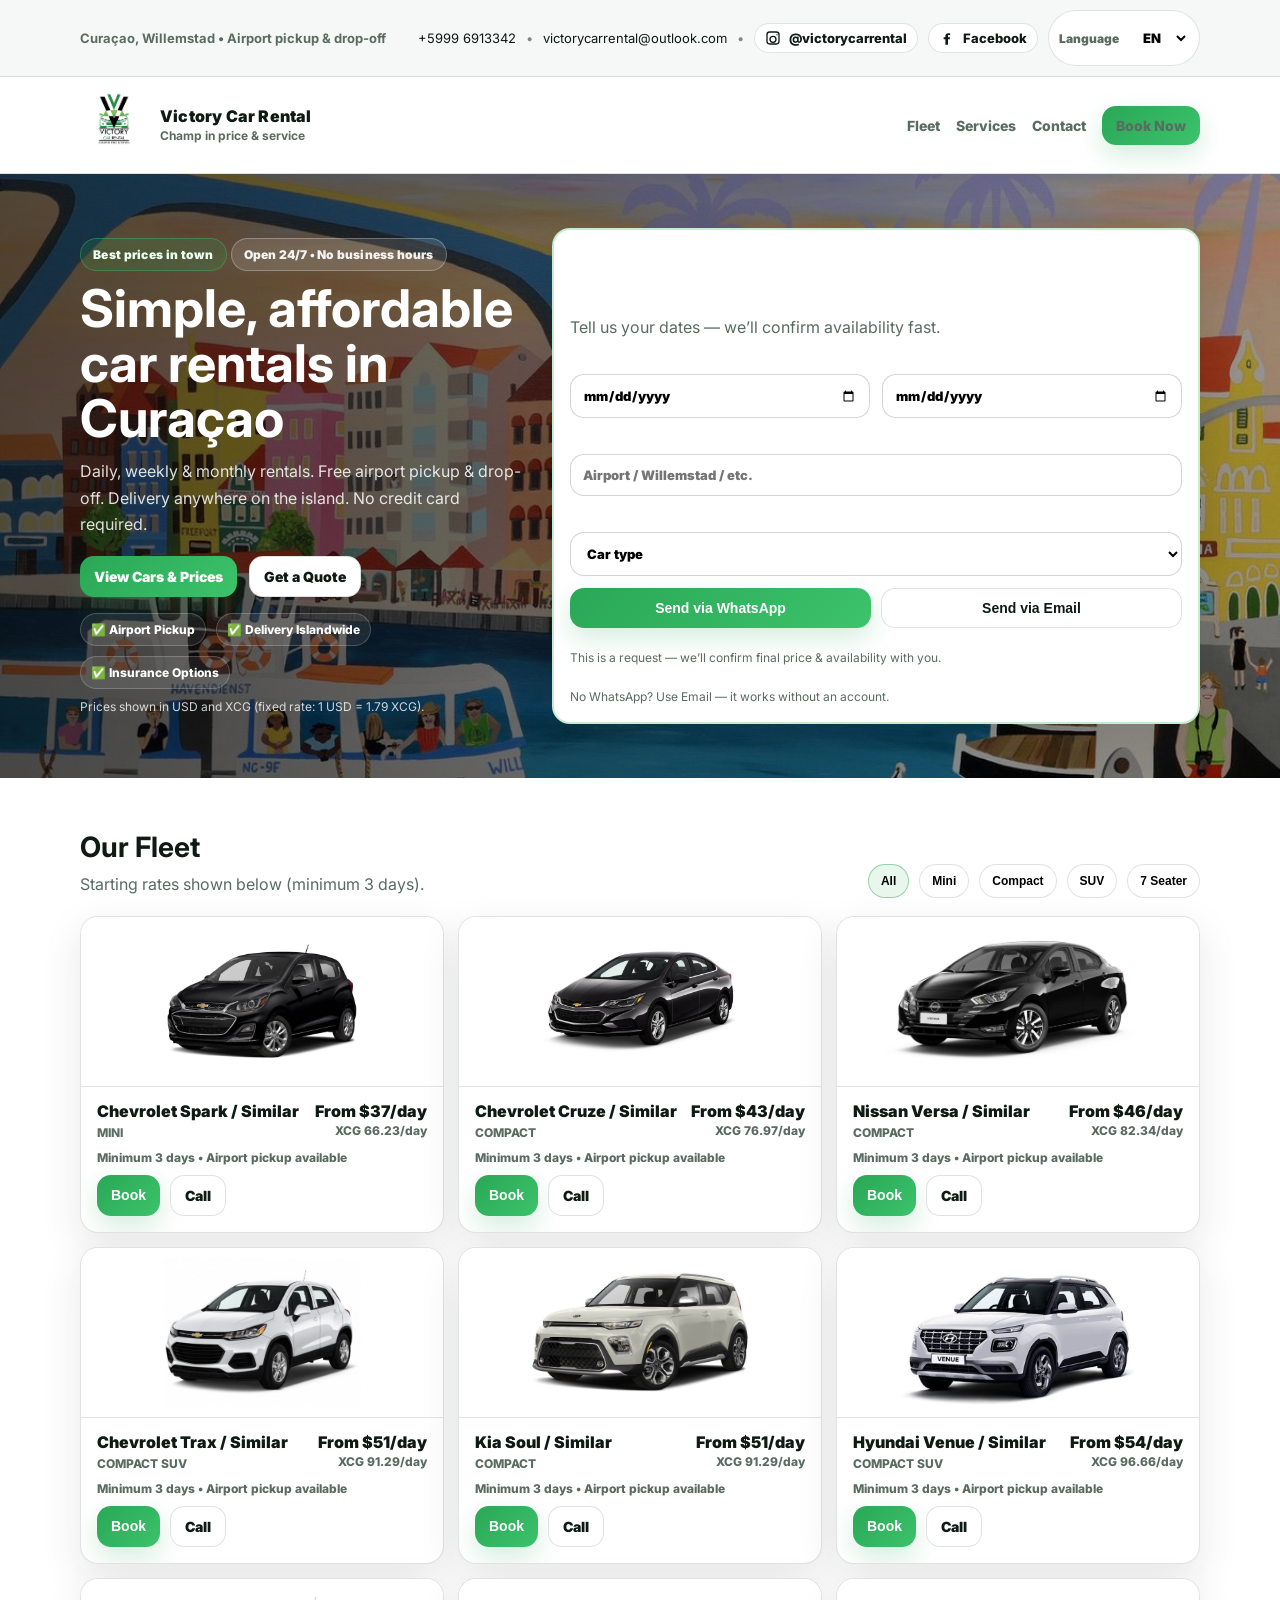
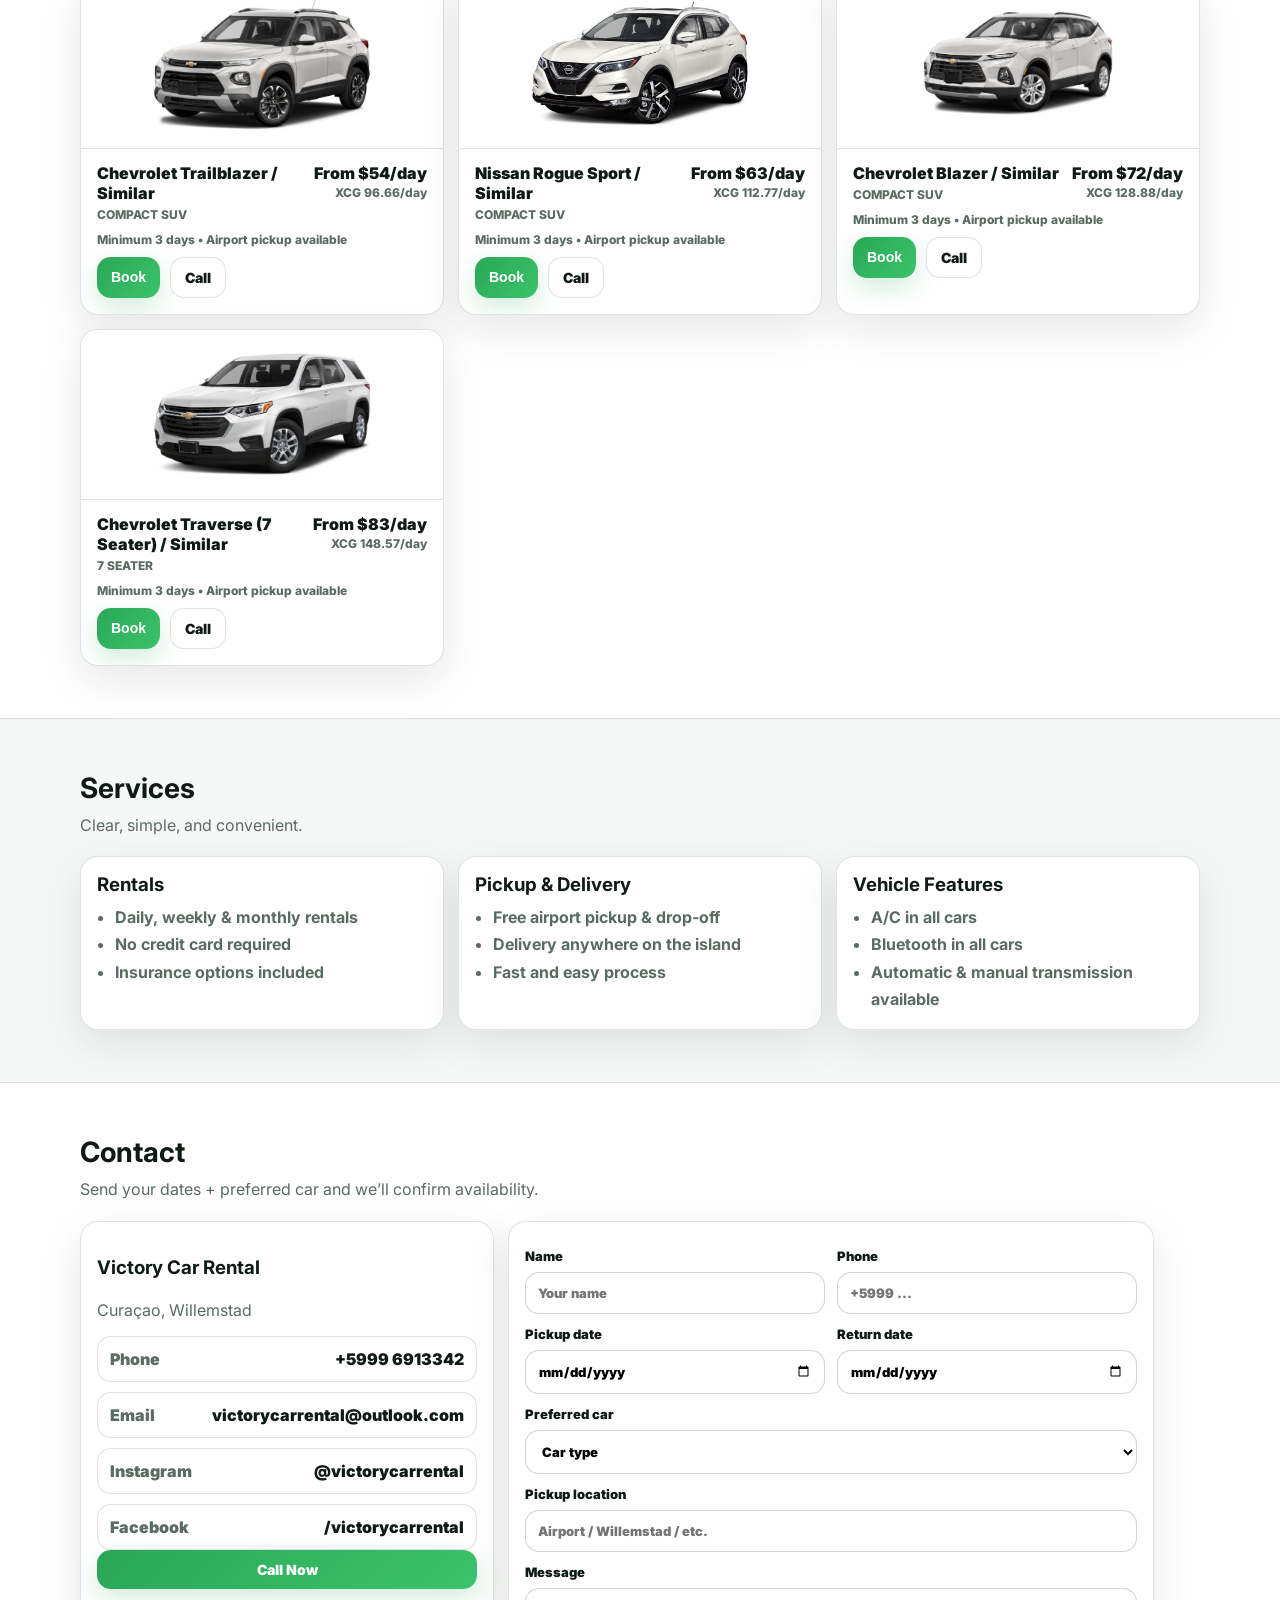
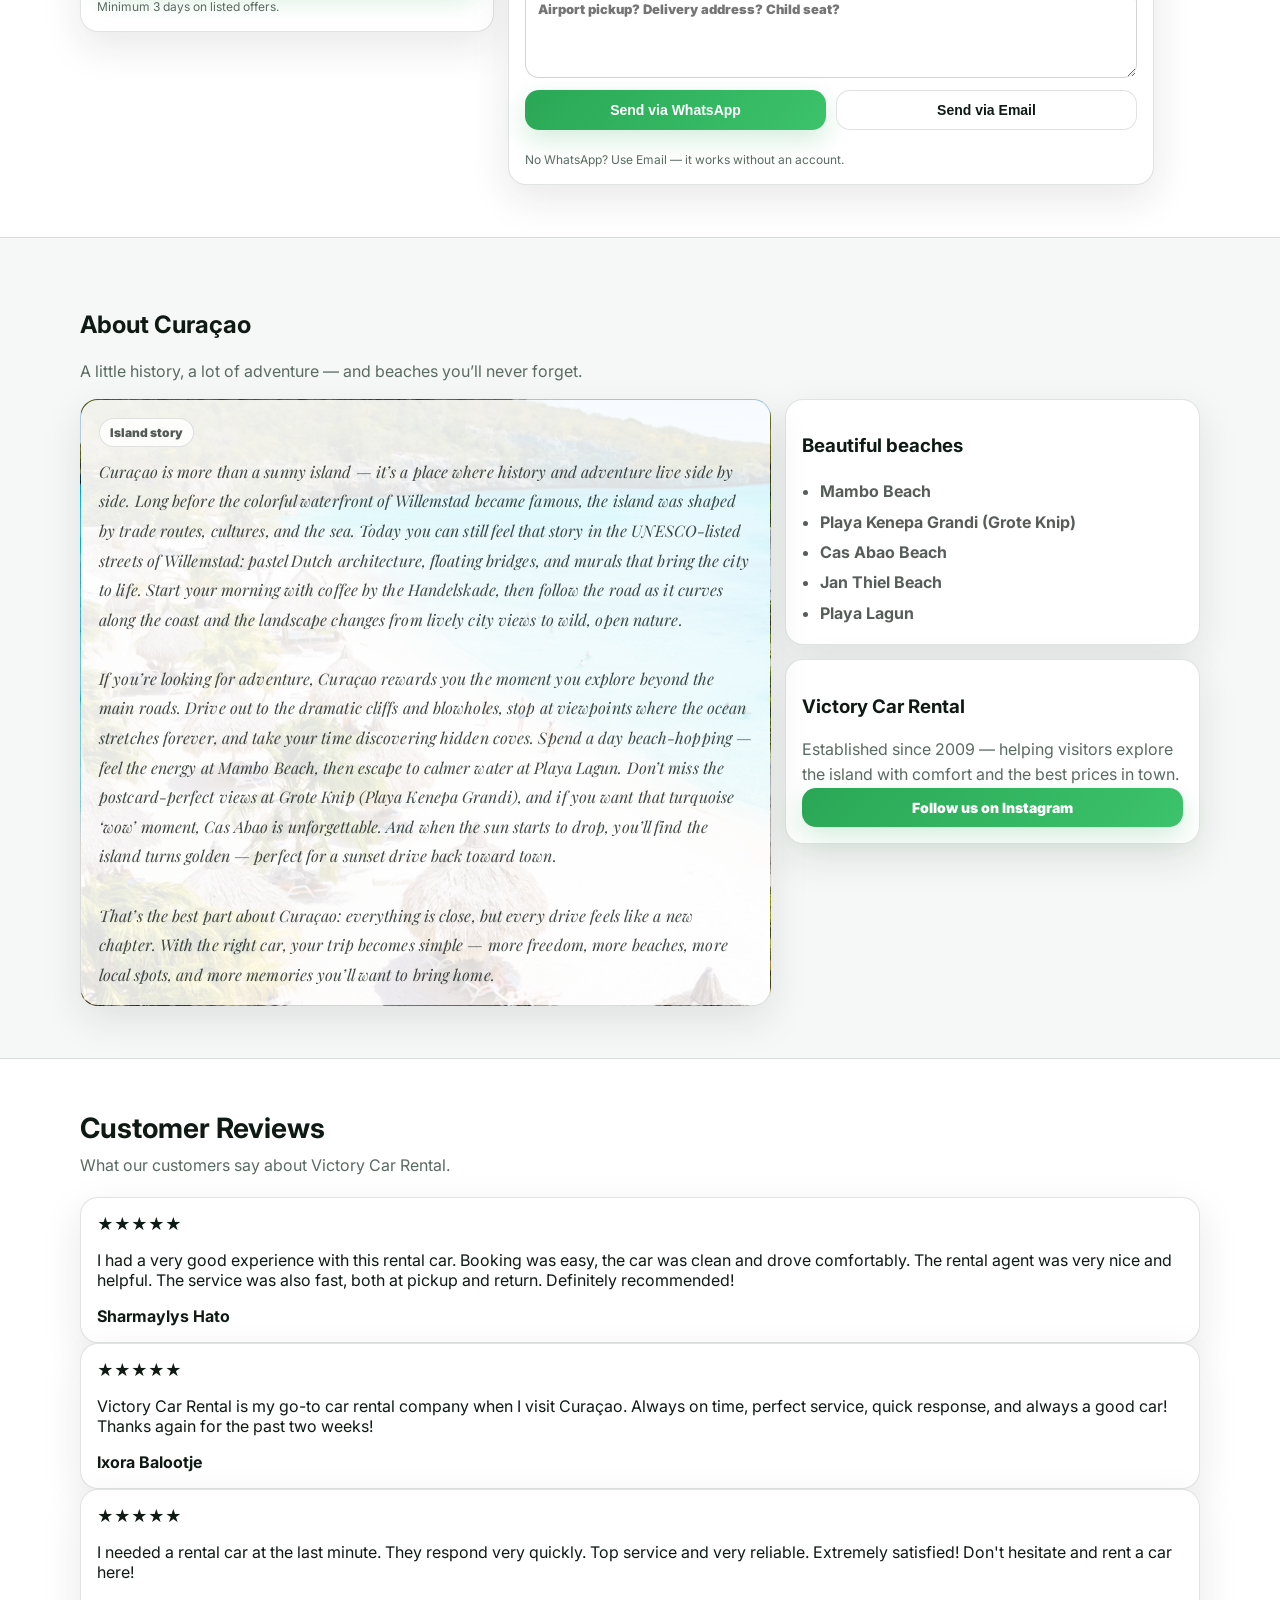
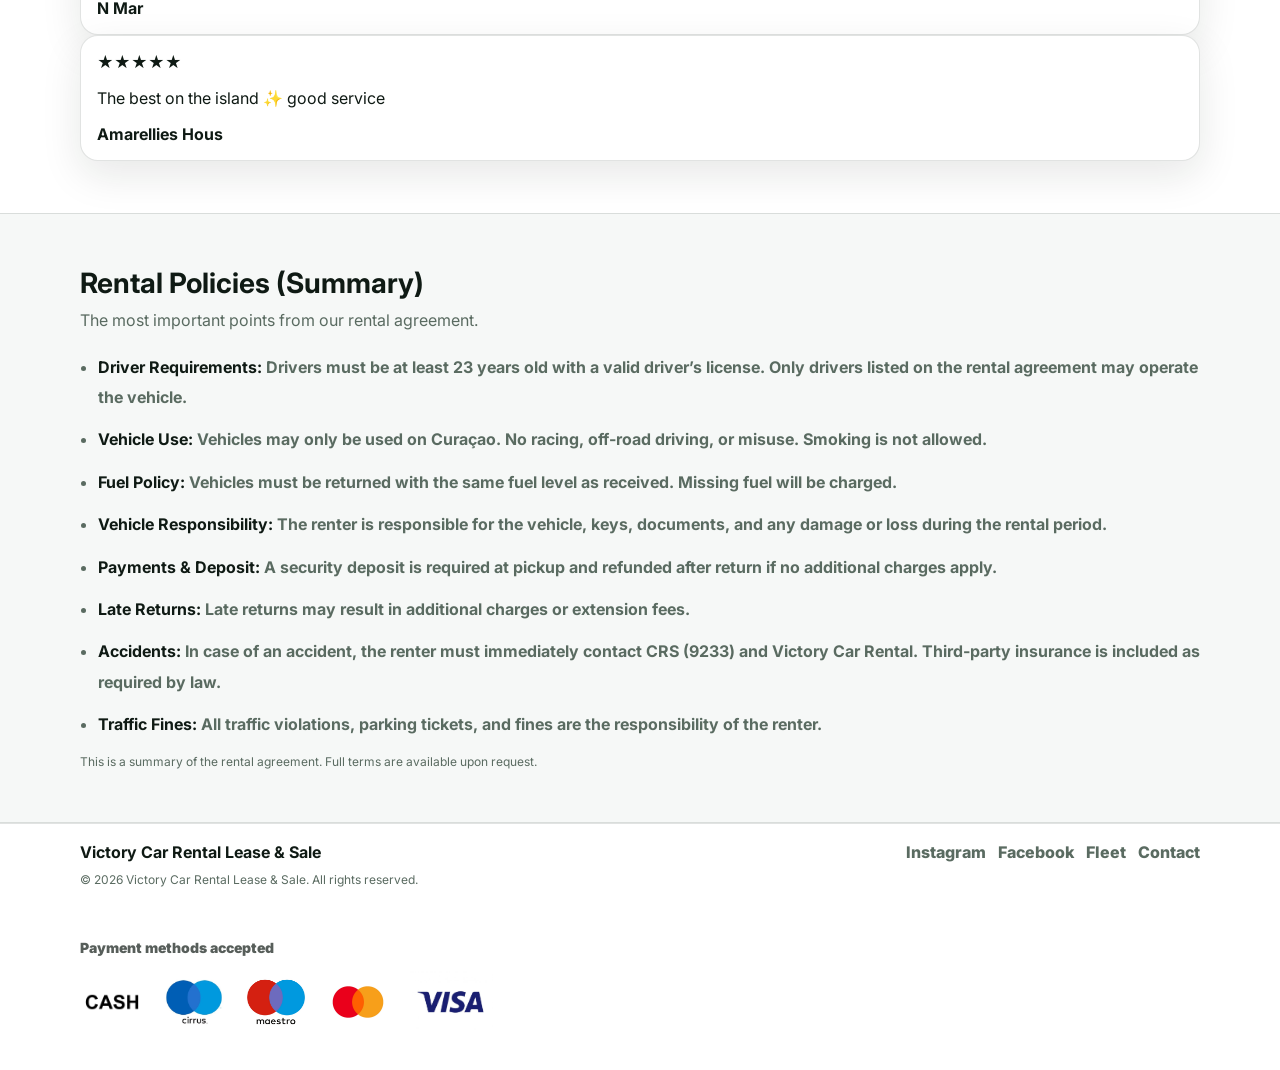
==== commit 393943c0: "Update index.html" ====
--- a/index.html
+++ b/index.html
@@ -363,7 +363,43 @@
       </div>
     </div>
   </section>
-
+<!-- Reviews -->
+<section class="section" id="reviews">
+  <div class="container">
+    <div class="section__head">
+      <div>
+        <h2>Customer Reviews</h2>
+        <p class="muted">What our customers say about Victory Car Rental.</p>
+      </div>
+    </div>
+
+    <div class="reviews">
+      <div class="card review">
+        <div class="review__stars">★★★★★</div>
+        <p>I had a very good experience with this rental car. Booking was easy, the car was clean and drove comfortably. The rental agent was very nice and helpful. The service was also fast, both at pickup and return. Definitely recommended!</p>
+        <strong>Sharmaylys Hato</strong>
+      </div>
+
+      <div class="card review">
+        <div class="review__stars">★★★★★</div>
+        <p>Victory Car Rental is my go-to car rental company when I visit Curaçao. Always on time, perfect service, quick response, and always a good car! Thanks again for the past two weeks!</p>
+        <strong>Ixora Balootje</strong>
+      </div>
+
+      <div class="card review">
+        <div class="review__stars">★★★★★</div>
+        <p>I needed a rental car at the last minute. They respond very quickly. Top service and very reliable. Extremely satisfied! Don&apos;t hesitate and rent a car here!</p>
+        <strong>N Mar</strong>
+      </div>
+
+      <div class="card review">
+        <div class="review__stars">★★★★★</div>
+        <p>The best on the island ✨ good service</p>
+        <strong>Amarellies Hous</strong>
+      </div>
+    </div>
+  </div>
+</section>
   <!-- Rental Policies Summary (LAST SECTION) -->
   <section class="section section--alt" id="policies">
     <div class="container">
--- a/styles.css
+++ b/styles.css
@@ -234,35 +234,42 @@
 }
 @media (max-width:820px){
   .burger{display:block;}
+
   .nav{
-  position:absolute;top:72px;right:4%;
-  width:min(380px,92%);
-  display:flex;flex-direction:column;align-items:stretch;padding:12px;
-  border:1px solid var(--line);border-radius:18px;background:#fff;box-shadow:var(--shadow);
-
-  z-index:999;                 /* ADD THIS */
-  opacity:0;
-  visibility:hidden;
-  pointer-events:none;
-
-  transform:translateY(-8px);  /* ADD THIS */
-  transition:opacity .18s ease, transform .18s ease, visibility .18s ease; /* ADD THIS */
-  will-change: transform, opacity;
-}
-
-.nav.is-open{
-  opacity:1;
-  visibility:visible;
-  pointer-events:auto;
-  transform:translateY(0);     /* ADD THIS */
-}
+    position:absolute;
+    top:72px;
+    right:4%;
+    width:min(380px,92%);
+    display:flex;
+    flex-direction:column;
+    align-items:stretch;
+    padding:12px;
+    border:1px solid var(--line);
+    border-radius:18px;
+    background:#fff;
+    box-shadow:var(--shadow);
+    z-index:9999;
+
+    opacity:0;
+    visibility:hidden;
+    pointer-events:none;
+    transform:translateY(-8px);
+    transition:opacity .18s ease, transform .18s ease, visibility .18s ease;
+  }
+
+  .nav.is-open{
+    opacity:1;
+    visibility:visible;
+    pointer-events:auto;
+    transform:translateY(0);
+  }
+
   .grid--2{grid-template-columns:1fr;}
   .actions--2{grid-template-columns:1fr;}
   .brand__logo{width:56px;height:56px;}
-  .social span{display:inline;}
-  .lang__label{display:inline;}
-
-  /* Payments smaller on mobile (still bigger than before) */
+  .social span{display:none;}
+  .lang__label{display:none;}
+
   .payments__logos img{
     height:52px;
   }
@@ -285,52 +292,62 @@
 .policy-list li{margin-bottom:12px;}
 
 .policy-list strong{color:var(--text);}
-/* =========================================================
-   MOBILE ONLY FIXES (NO WORDS REMOVED / NO WORDS CHANGED)
+/* =========================================
+   MOBILE FIXES ONLY
    Paste at the very bottom of styles.css
-========================================================= */
-
-/* Phones */
+========================================= */
+
+@media (max-width:820px){
+  .burger{display:block;}
+
+  .nav{
+    position:absolute;
+    top:72px;
+    right:4%;
+    width:min(380px,92%);
+    display:flex;
+    flex-direction:column;
+    align-items:stretch;
+    padding:12px;
+    border:1px solid var(--line);
+    border-radius:18px;
+    background:#fff;
+    box-shadow:var(--shadow);
+
+    opacity:0;
+    visibility:hidden;
+    pointer-events:none;
+    transform:translateY(-8px);
+    transition:opacity .18s ease, transform .18s ease, visibility .18s ease;
+    will-change:transform, opacity;
+    z-index:999;
+  }
+
+  .nav.is-open{
+    opacity:1;
+    visibility:visible;
+    pointer-events:auto;
+    transform:translateY(0);
+  }
+
+  .grid--2{grid-template-columns:1fr;}
+  .actions--2{grid-template-columns:1fr;}
+  .brand__logo{width:56px;height:56px;}
+
+  /* keep words visible */
+  .social span{display:inline;}
+  .lang__label{display:inline;}
+
+  .payments__logos img{
+    height:52px;
+  }
+}
+
 @media (max-width:520px){
-  /* ===== Fix hero card overflow on phones ===== */
-
-  /* Make the hero container truly fit the screen */
-  .hero .container{
-    width: min(1120px, 94%);
-  }
-
-  /* Ensure the hero card doesn't exceed the viewport */
-  .hero__card{
-    max-width: 100%;
-  }
-
-  /* Reduce padding a bit so the form fits nicely */
-  .hero__card.card{
-    padding: 14px;
-  }
-
-  /* Make inputs/selects not overflow */
-  input, select, textarea{
-    width: 100%;
-    max-width: 100%;
-  }
-
-  /* Buttons: prevent text clipping */
-  .btn{
-    max-width: 100%;
-    white-space: normal;
-    text-align: center;
-  }
-
-  /* Extra safety: make action row full-width */
-  .actions,
-  .actions--2{
-    width: 100%;
-  }
-  /* Prevent sideways scrolling without clipping content */
-  html, body { overflow-x: hidden; }
-
-  /* Make sure flex/grid children can shrink and wrap (prevents cut-off text) */
+  html, body{
+    overflow-x:hidden;
+  }
+
   .topbar__inner,
   .topbar__right,
   .header__inner,
@@ -341,94 +358,114 @@
   .footer__inner,
   .curacao__layout,
   .curacao__side{
-    min-width: 0;
-  }
-
-  /* IMPORTANT: never hide words on mobile */
-  .social span{ display: inline; }
-  .lang__label{ display: inline; }
-
-  /* Topbar: allow phone/email to wrap */
-  .topbar__right a{
-    overflow-wrap: anywhere;
-    word-break: break-word;
-  }
-
-  /* Hero: stack into one column */
+    min-width:0;
+  }
+
+  .topbar__right a,
+  .contact__line strong,
+  .social span,
+  .curacao__storyText{
+    overflow-wrap:anywhere;
+    word-break:break-word;
+  }
+
+  .hero{
+    padding:40px 0;
+  }
+
   .hero__inner{
-    grid-template-columns: 1fr;
-    gap: 16px;
-  }
-
-  /* Keep hero card full width */
-  .hero__card{ width: 100%; }
-
-  /* Forms: make 2-col grids become 1-col */
-  .grid--2{ grid-template-columns: 1fr; }
-
-  /* Action buttons stack for easier tapping */
-  .actions--2{ grid-template-columns: 1fr; }
-
-  /* Fleet becomes 1 column */
-  .fleet{ grid-template-columns: 1fr; }
-
-  /* Car header: stack price so it doesn't squeeze text off-screen */
+    grid-template-columns:1fr;
+    gap:16px;
+  }
+
+  .hero .container{
+    width:min(1120px,94%);
+  }
+
+  .hero__card{
+    max-width:100%;
+  }
+
+  .hero__card.card{
+    padding:14px;
+  }
+
+  .hero__copy h1{
+    font-size:clamp(30px,9vw,44px);
+  }
+
+  input, select, textarea{
+    width:100%;
+    max-width:100%;
+    font-size:16px;
+  }
+
+  .btn{
+    max-width:100%;
+    white-space:normal;
+    text-align:center;
+  }
+
+  .actions,
+  .actions--2{
+    width:100%;
+  }
+
+  .fleet{
+    grid-template-columns:1fr;
+  }
+
   .car__top{
-    flex-direction: column;
-    align-items: flex-start;
-  }
-
-  /* Allow price block to wrap on phones */
+    flex-direction:column;
+    align-items:flex-start;
+  }
+
   .car__pricewrap{
-    text-align: left;
-    white-space: normal;
-  }
-
-  /* Car action buttons full width */
+    text-align:left;
+    white-space:normal;
+  }
+
   .car__actions{
-    display: grid;
-    grid-template-columns: 1fr;
-    gap: 10px;
-  }
-  .car__actions .btn{ width: 100%; }
-
-  /* Contact: allow long values (email/handles) to wrap */
+    display:grid;
+    grid-template-columns:1fr;
+    gap:10px;
+  }
+
+  .car__actions .btn{
+    width:100%;
+  }
+
+  .contact{
+    grid-template-columns:1fr;
+  }
+
   .contact__line{
-    flex-wrap: wrap;
-    align-items: center;
-  }
-  .contact__line strong{
-    overflow-wrap: anywhere;
-    word-break: break-word;
-  }
-
-  /* Mobile dropdown menu stays inside screen */
-  .nav{
-    left: 4%;
-    right: 4%;
-    width: auto;
-  }
-}
-
-/* Small phones */
+    flex-wrap:wrap;
+    align-items:center;
+  }
+
+  .section{
+    padding:38px 0;
+  }
+}
+
 @media (max-width:380px){
-  .container{ width: min(1120px,94%); }
-  .btn{ padding: 11px 12px; }
-}
-/* Make visual overlays not block taps (Android fix) */
+  .container{
+    width:min(1120px,94%);
+  }
+
+  .btn{
+    padding:11px 12px;
+  }
+}
+
+/* Android / mobile tap reliability */
 .hero__overlay,
 .curacao__storyOverlay{
-  pointer-events: none;
-}
-
-/* Helps Android treat taps as clicks faster/cleaner */
+  pointer-events:none;
+}
+
 a, button{
-  touch-action: manipulation;
-}
-/* Android tap reliability */
-body { -webkit-tap-highlight-color: transparent; }
-a, button { touch-action: manipulation; }
-
-
-
-
+  touch-action:manipulation;
+}
+
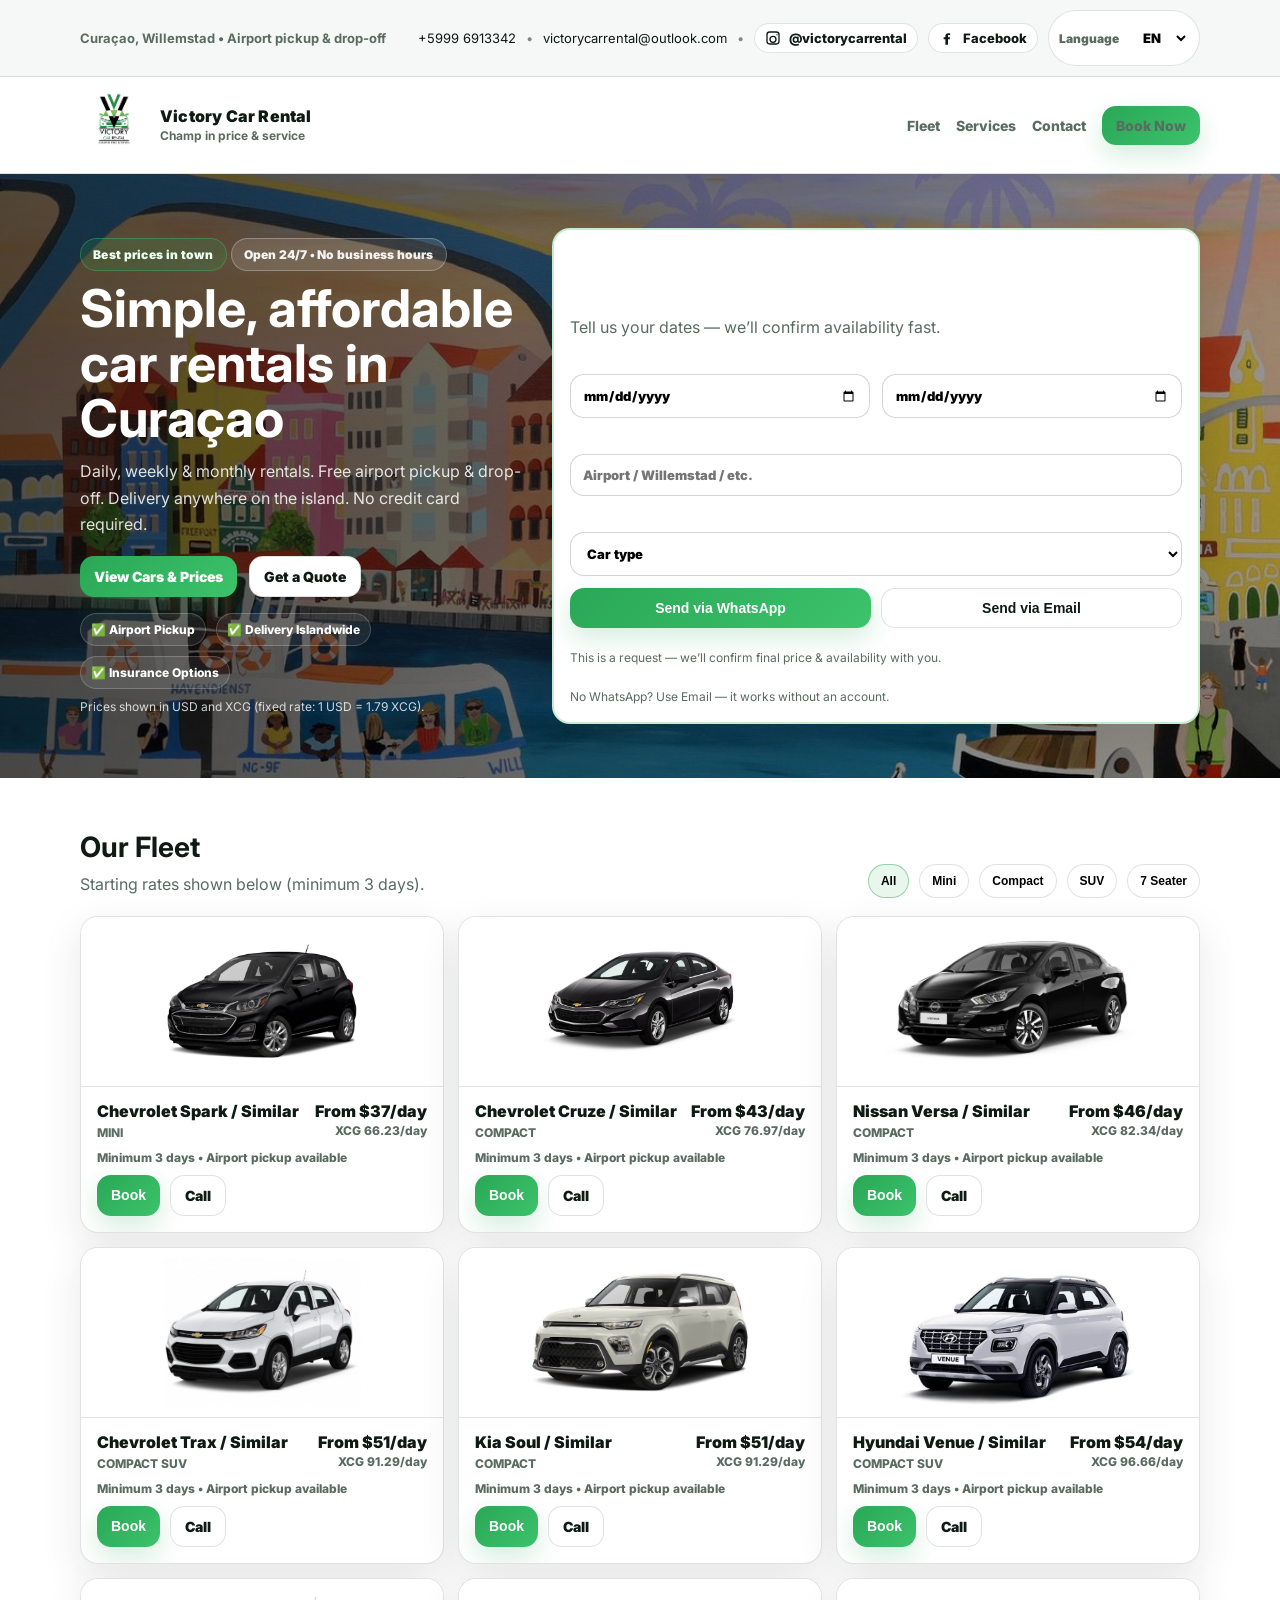
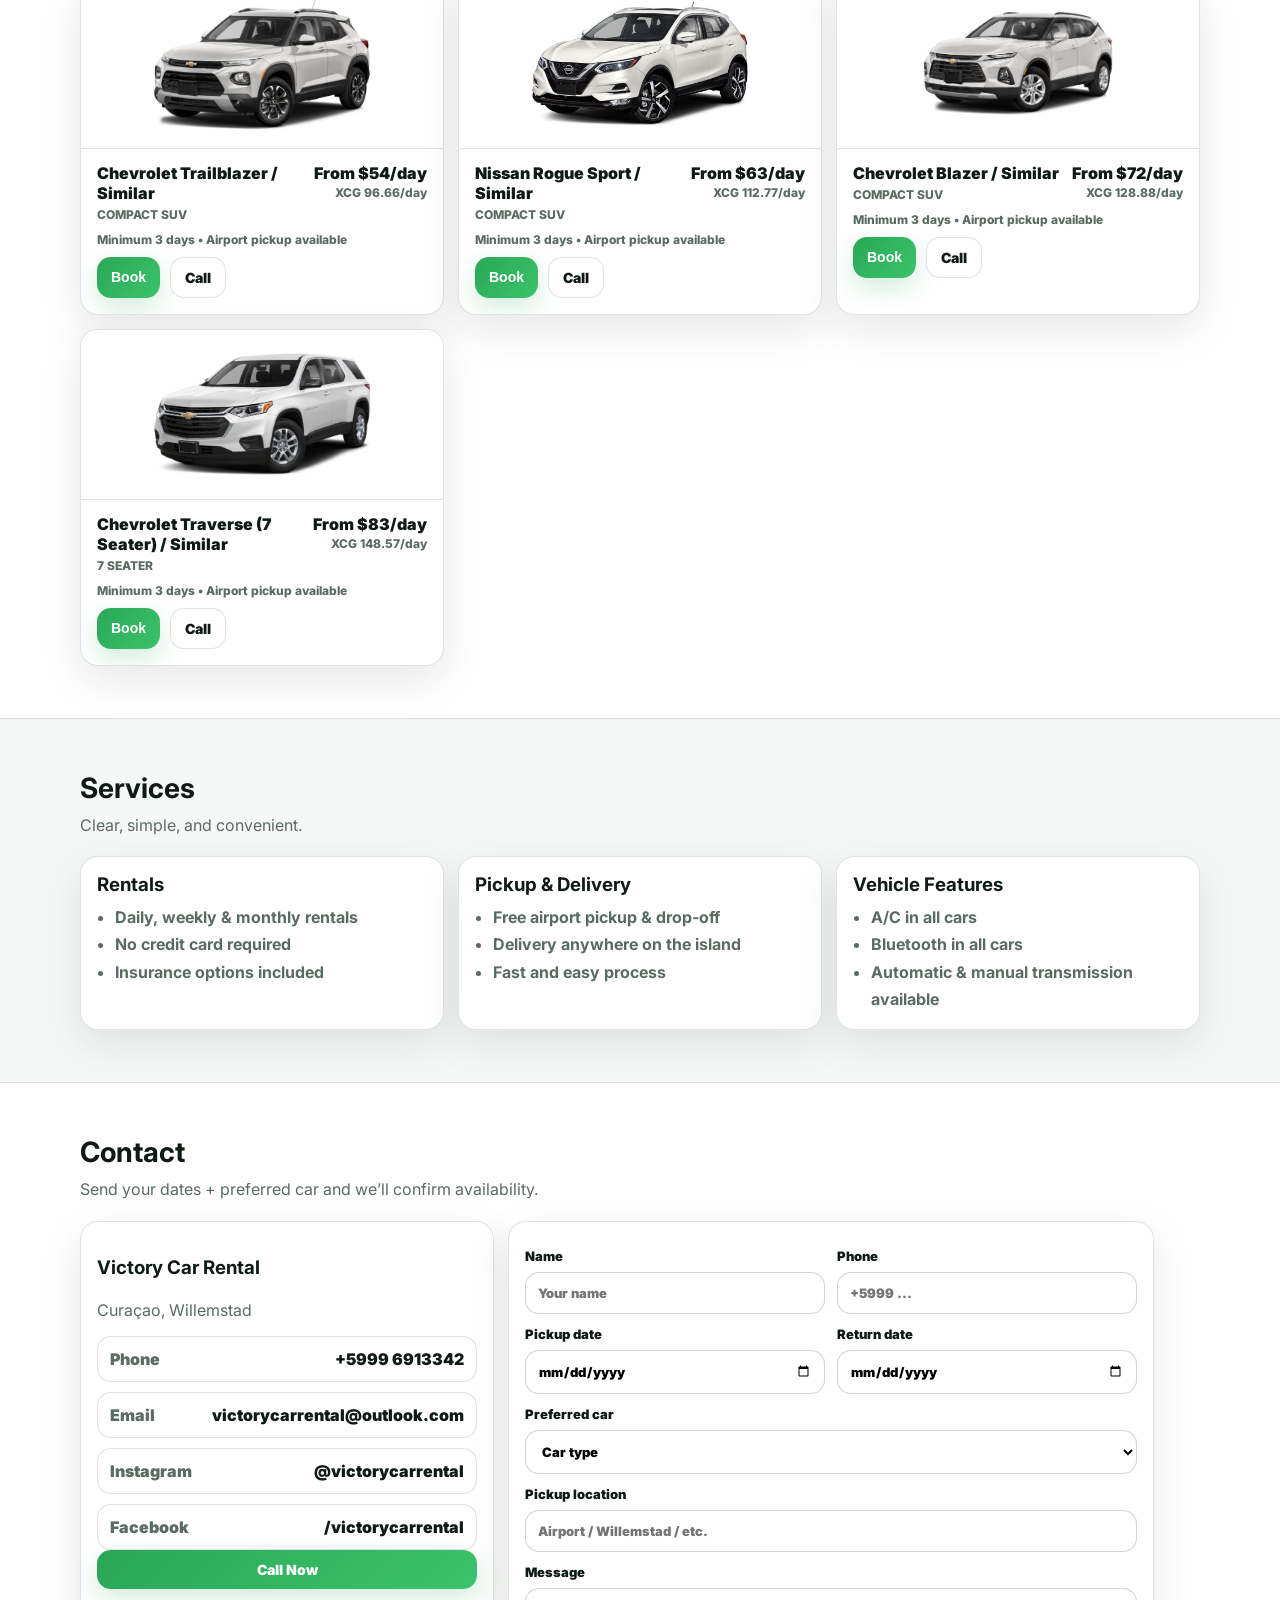
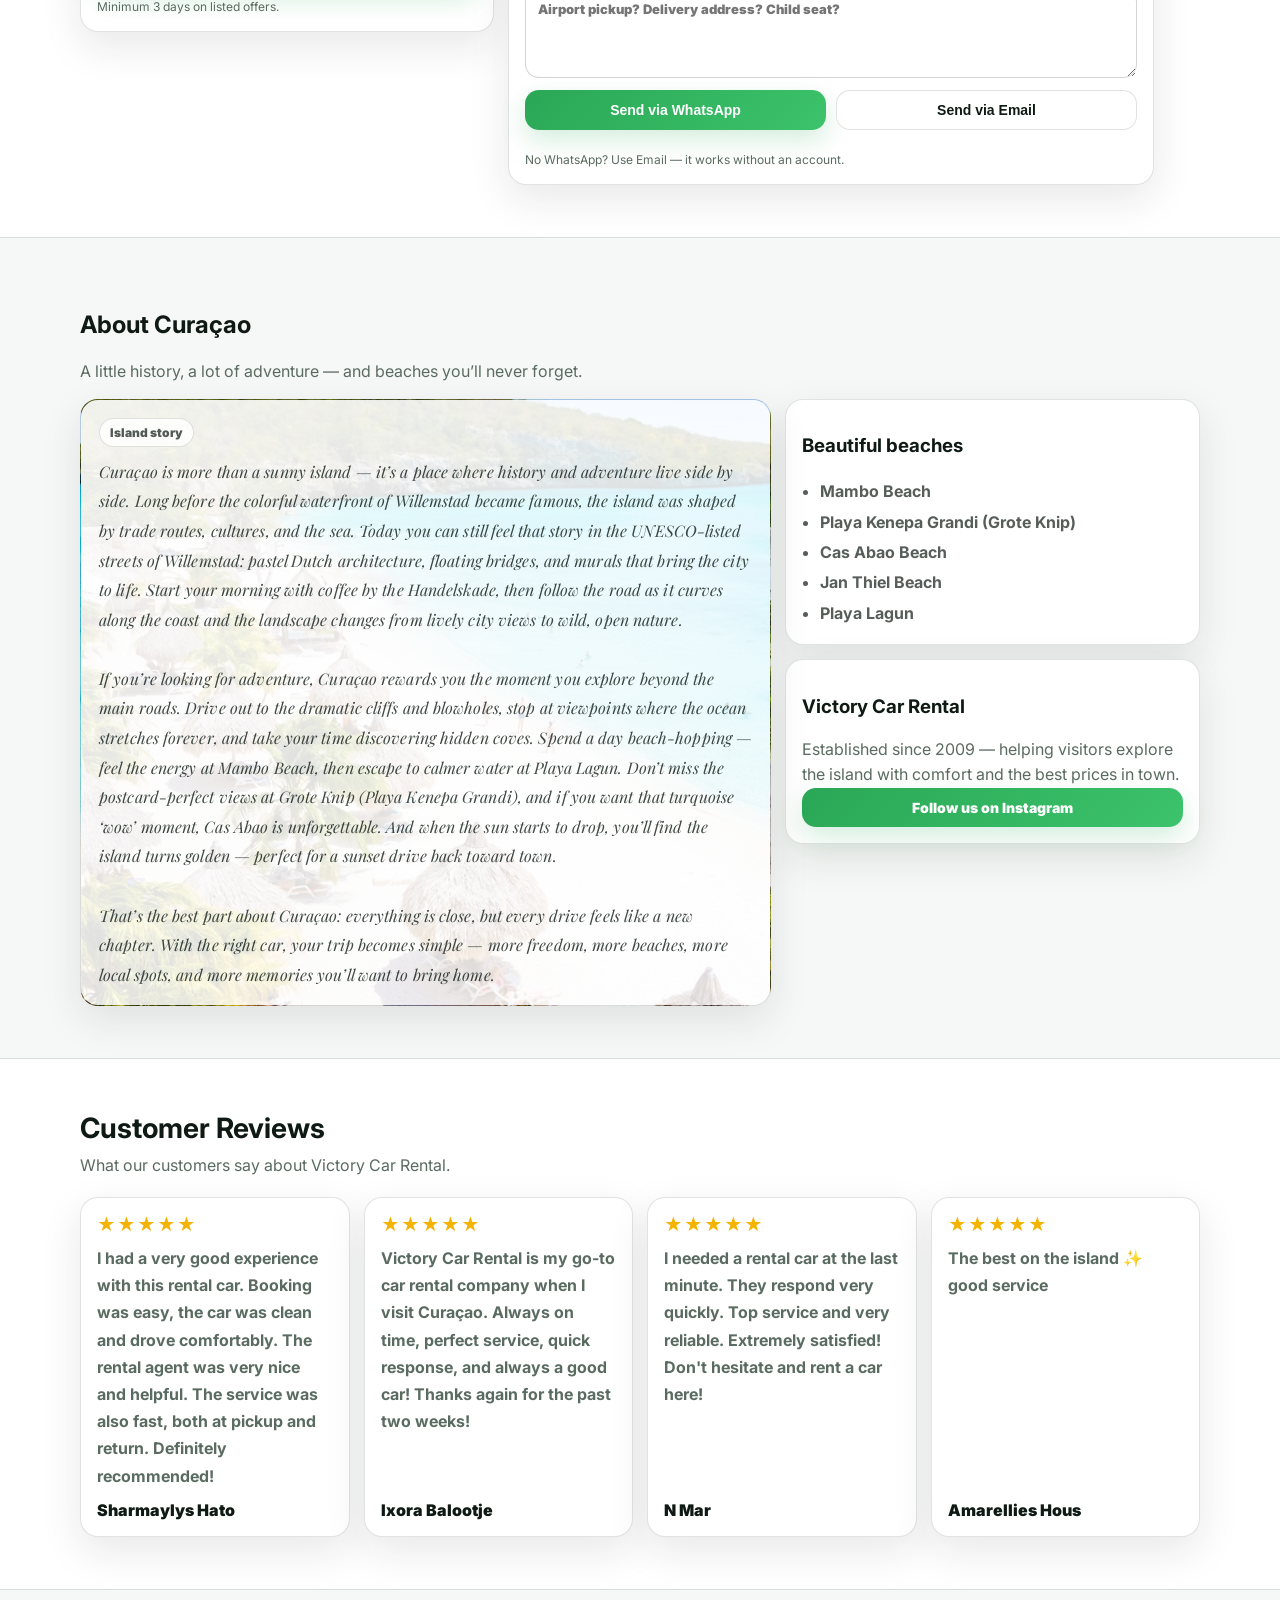
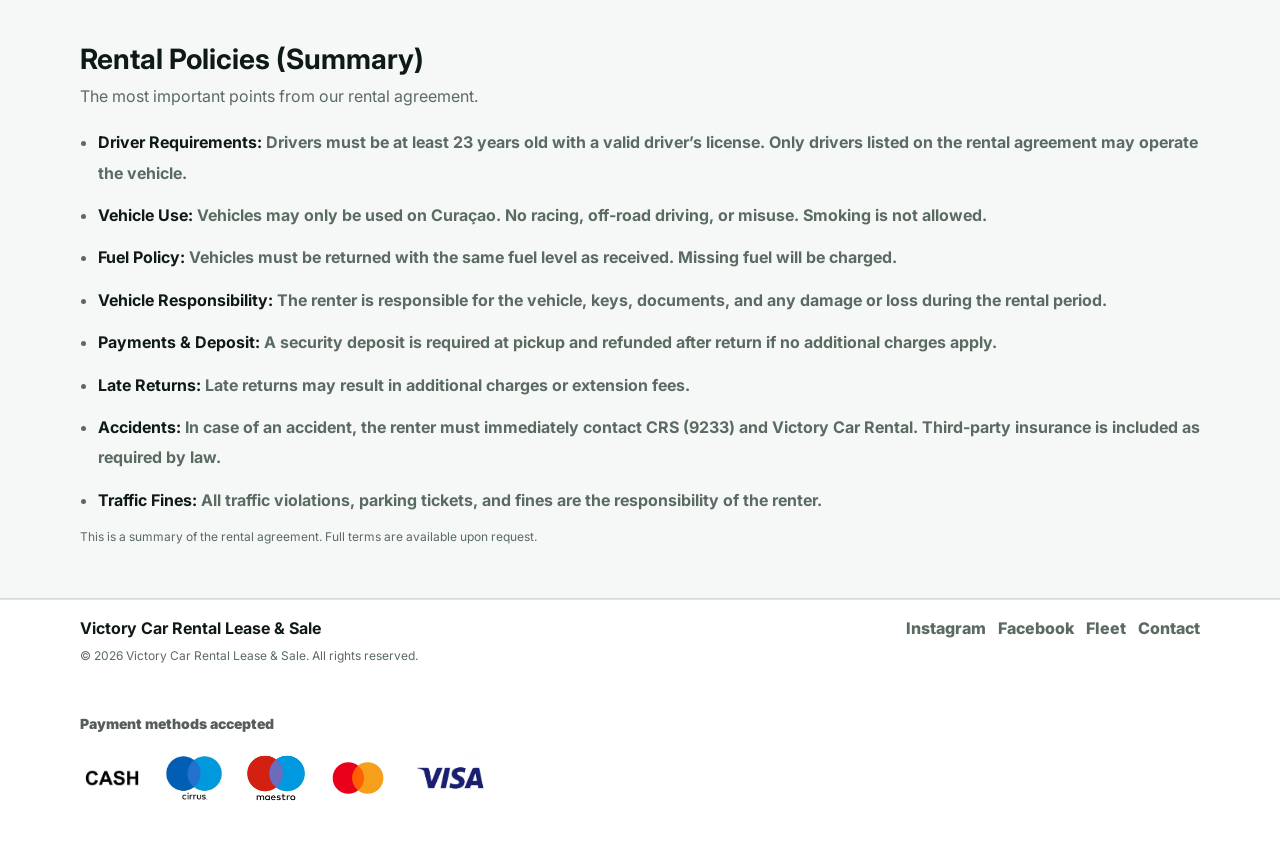
==== commit 975a0601: "Update index.html" ====
--- a/index.html
+++ b/index.html
@@ -4,6 +4,9 @@
   <meta charset="utf-8" />
   <meta name="viewport" content="width=device-width, initial-scale=1" />
   <title>Victory Car Rental | Curaçao</title>
+  <link rel="icon" type="image/png" href="favicon.png">
+<link rel="shortcut icon" href="favicon.png">
+<link rel="apple-touch-icon" href="favicon.png">
   <meta name="description" content="Victory Car Rental in Curaçao. Daily, weekly & monthly rentals. Free airport pickup & drop-off. Delivery anywhere on the island." />
 
   <link rel="preconnect" href="https://fonts.googleapis.com">
--- a/styles.css
+++ b/styles.css
@@ -468,4 +468,46 @@
 a, button{
   touch-action:manipulation;
 }
-
+/* Reviews */
+.reviews{
+  display:grid;
+  grid-template-columns:repeat(4,1fr);
+  gap:14px;
+}
+
+.review{
+  display:flex;
+  flex-direction:column;
+  gap:10px;
+}
+
+.review__stars{
+  color:#f5b301;
+  font-size:18px;
+  letter-spacing:1px;
+  font-weight:900;
+}
+
+.review p{
+  margin:0;
+  color:var(--muted);
+  line-height:1.7;
+  font-weight:700;
+}
+
+.review strong{
+  margin-top:auto;
+  font-weight:900;
+}
+
+@media (max-width:980px){
+  .reviews{
+    grid-template-columns:1fr 1fr;
+  }
+}
+
+@media (max-width:520px){
+  .reviews{
+    grid-template-columns:1fr;
+  }
+}
